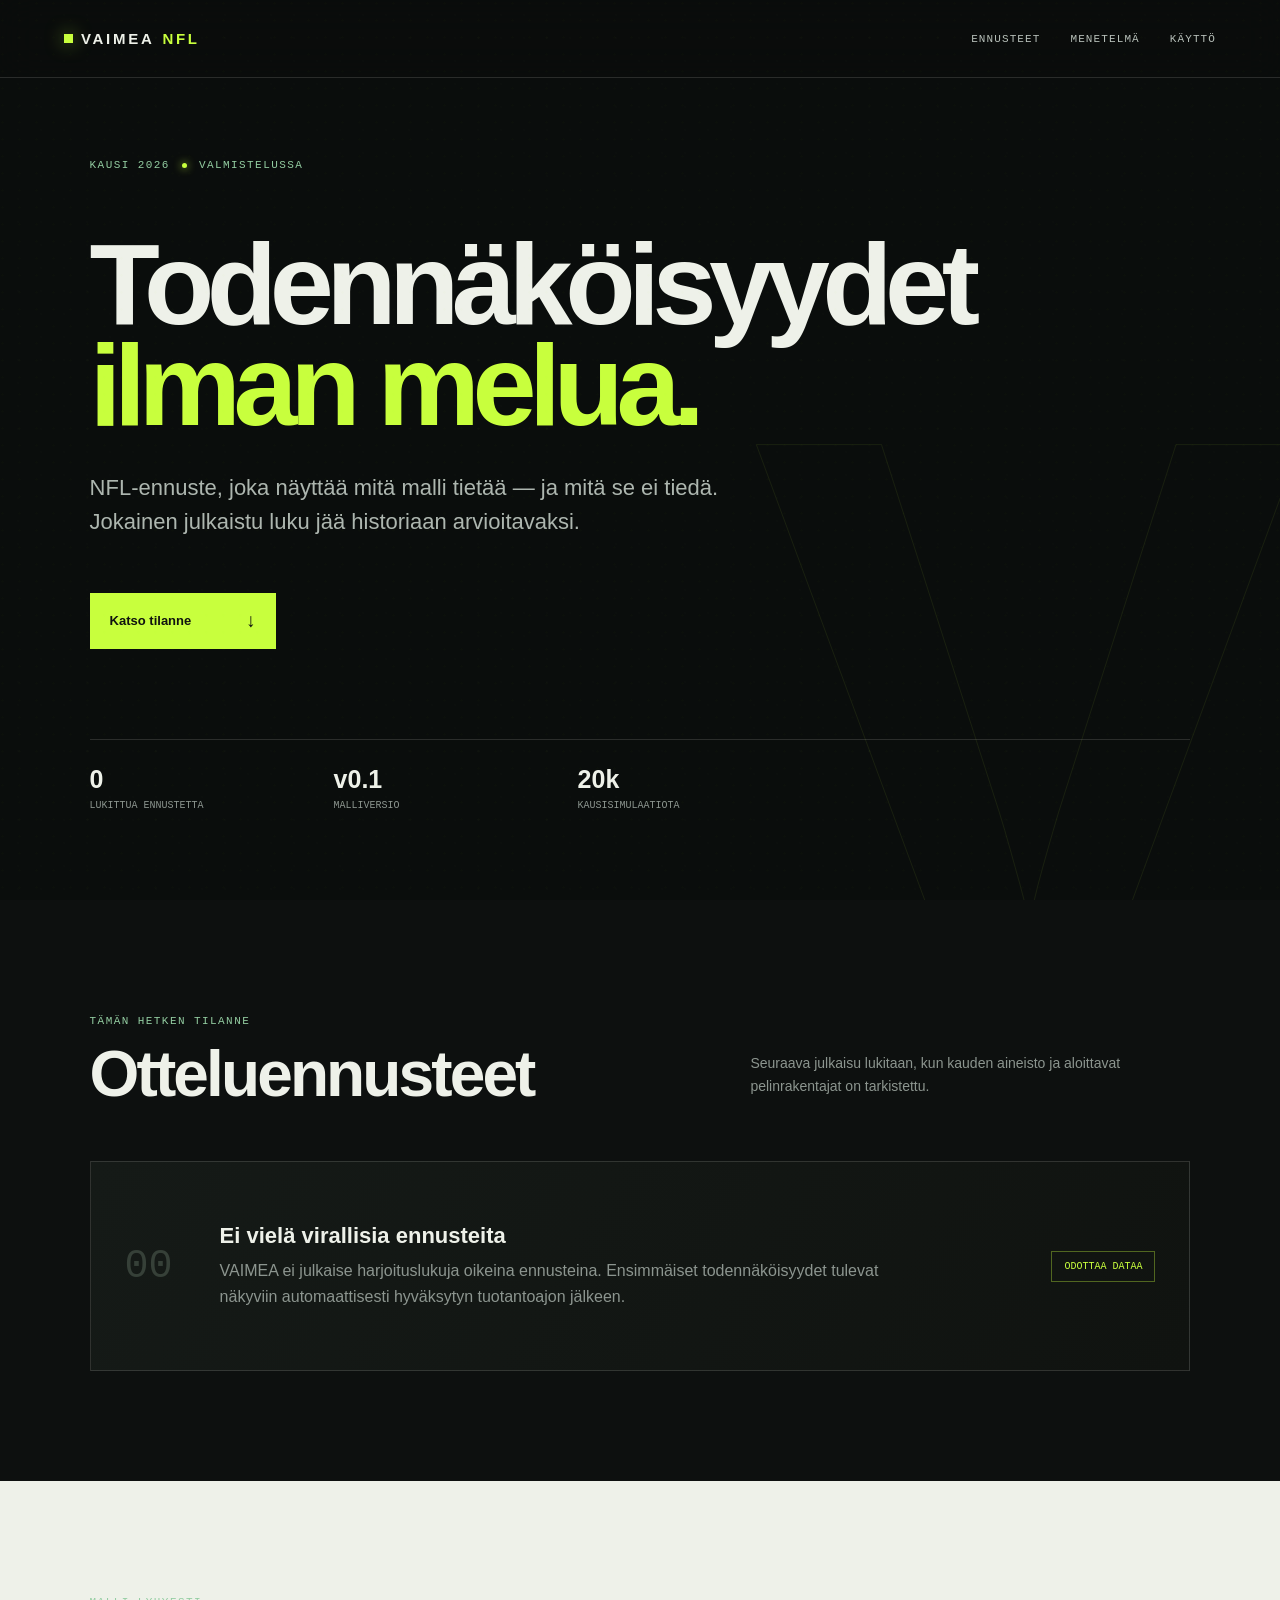
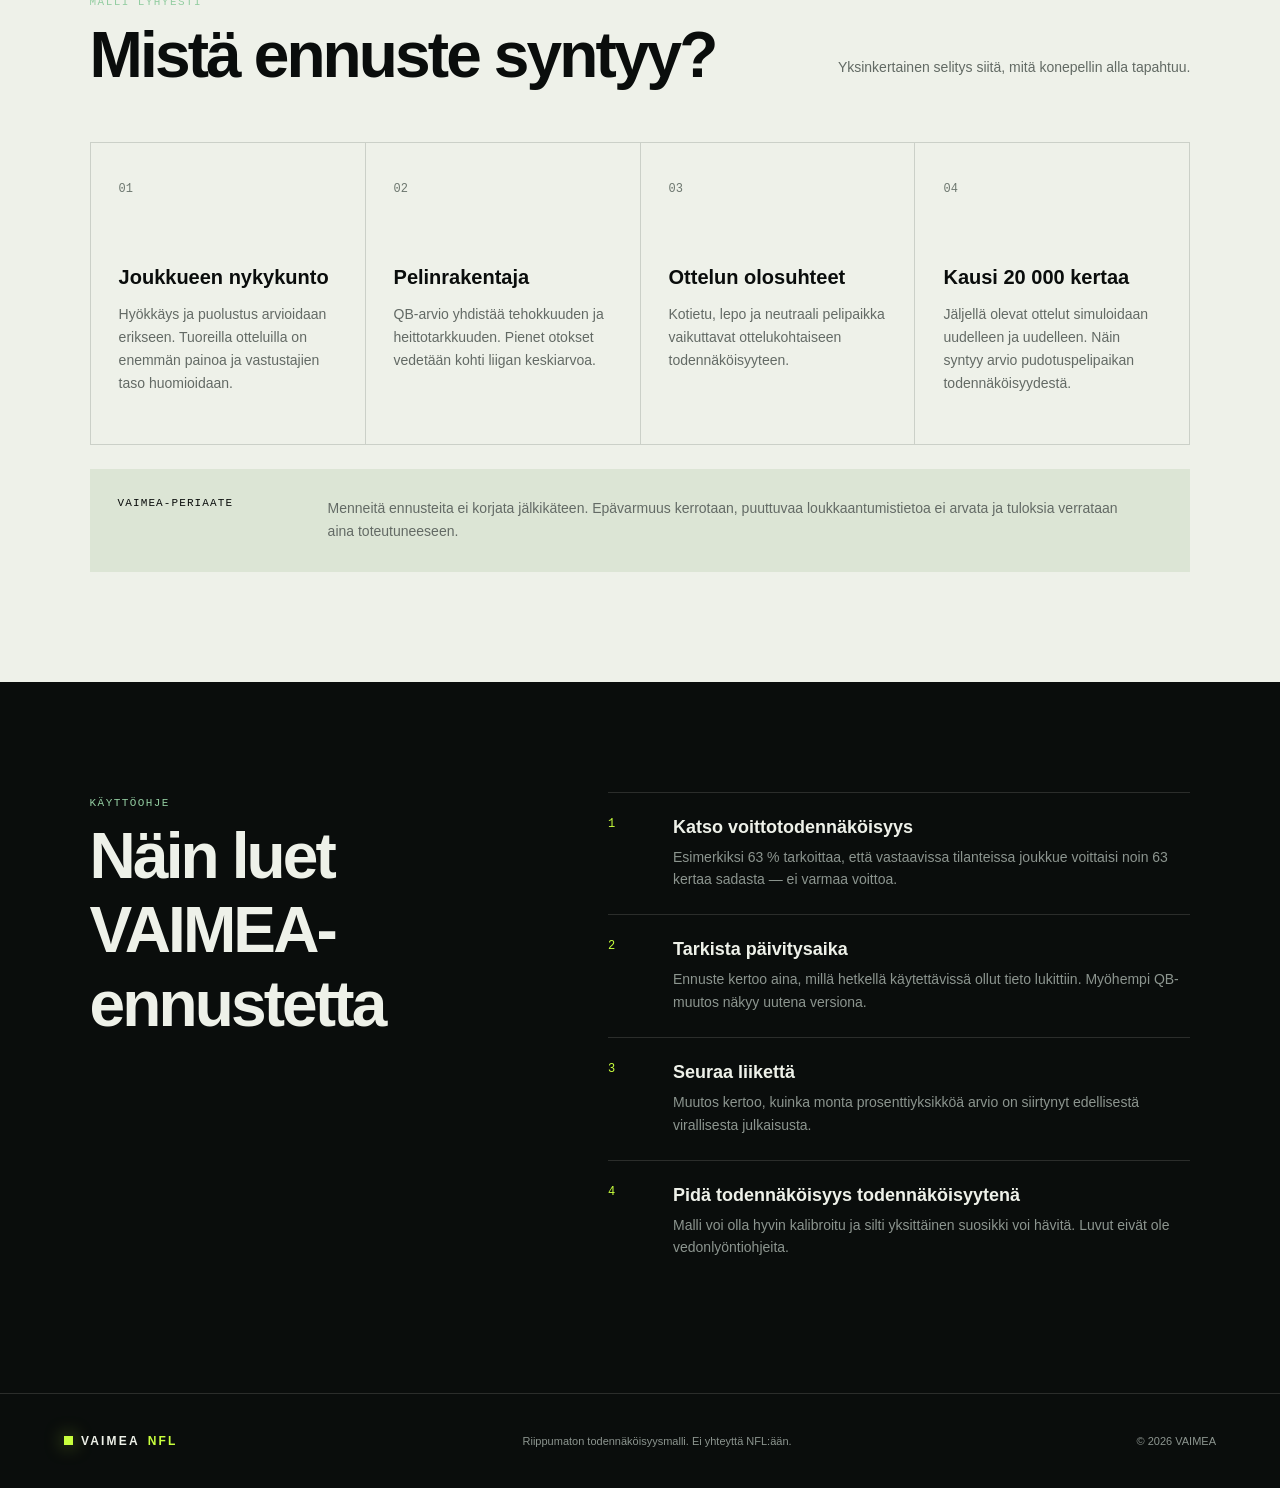
==== index.html @ 854022ea "feat: publish VAIMEA forecast site" ====
<!doctype html>
<html lang="fi">
<head>
  <meta charset="utf-8">
  <meta name="viewport" content="width=device-width,initial-scale=1">
  <meta name="theme-color" content="#0a0d0c">
  <meta name="description" content="VAIMEA NFL — läpinäkyvät ottelu- ja kausiennusteet.">
  <meta property="og:title" content="VAIMEA NFL">
  <meta property="og:description" content="Todennäköisyydet ilman melua.">
  <meta property="og:type" content="website">
  <meta property="og:url" content="https://toivooskarilaitinen-cloud.github.io/vaimea-nfl-forecast/">
  <meta property="og:image" content="https://toivooskarilaitinen-cloud.github.io/vaimea-nfl-forecast/og.png">
  <meta name="twitter:card" content="summary_large_image">
  <meta name="twitter:title" content="VAIMEA NFL">
  <meta name="twitter:description" content="Todennäköisyydet ilman melua.">
  <meta name="twitter:image" content="https://toivooskarilaitinen-cloud.github.io/vaimea-nfl-forecast/og.png">
  <title>VAIMEA NFL — Sports Forecast</title>
  <link rel="stylesheet" href="styles.css">
</head>
<body>
  <div class="grain" aria-hidden="true"></div>
  <header class="topbar">
    <a class="wordmark" href="#alku" aria-label="VAIMEA NFL, etusivu">
      <span class="signal"></span>VAIMEA <b>NFL</b>
    </a>
    <nav aria-label="Päänavigaatio">
      <a href="#ennusteet">Ennusteet</a>
      <a href="#menetelma">Menetelmä</a>
      <a href="#ohjeet">Käyttö</a>
    </nav>
  </header>

  <main id="alku">
    <section class="hero">
      <div class="eyebrow"><span>KAUSI 2026</span><span class="live-dot"></span><span id="statusLabel">VALMISTELUSSA</span></div>
      <h1>Todennäköisyydet<br><em>ilman melua.</em></h1>
      <p class="lede">NFL-ennuste, joka näyttää mitä malli tietää — ja mitä se ei tiedä. Jokainen julkaistu luku jää historiaan arvioitavaksi.</p>
      <a class="primary" href="#ennusteet">Katso tilanne <span>↓</span></a>
      <div class="hero-stats" aria-label="Mallin tila">
        <div><strong id="forecastCount">0</strong><span>lukittua ennustetta</span></div>
        <div><strong>v0.1</strong><span>malliversio</span></div>
        <div><strong>20k</strong><span>kausisimulaatiota</span></div>
      </div>
    </section>

    <section class="forecast-section" id="ennusteet">
      <div class="section-head">
        <div><span class="kicker">TÄMÄN HETKEN TILANNE</span><h2>Otteluennusteet</h2></div>
        <p id="updatedAt">Seuraava julkaisu lukitaan, kun kauden aineisto ja aloittavat pelinrakentajat on tarkistettu.</p>
      </div>
      <div id="forecastGrid" class="forecast-grid" aria-live="polite">
        <article class="empty-state">
          <span class="empty-index">00</span>
          <div>
            <h3>Ei vielä virallisia ennusteita</h3>
            <p>VAIMEA ei julkaise harjoituslukuja oikeina ennusteina. Ensimmäiset todennäköisyydet tulevat näkyviin automaattisesti hyväksytyn tuotantoajon jälkeen.</p>
          </div>
          <span class="status-pill">ODOTTAA DATAA</span>
        </article>
      </div>
    </section>

    <section class="method" id="menetelma">
      <div class="section-head light"><div><span class="kicker">MALLI LYHYESTI</span><h2>Mistä ennuste syntyy?</h2></div><p>Yksinkertainen selitys siitä, mitä konepellin alla tapahtuu.</p></div>
      <div class="method-grid">
        <article><span>01</span><h3>Joukkueen nykykunto</h3><p>Hyökkäys ja puolustus arvioidaan erikseen. Tuoreilla otteluilla on enemmän painoa ja vastustajien taso huomioidaan.</p></article>
        <article><span>02</span><h3>Pelinrakentaja</h3><p>QB-arvio yhdistää tehokkuuden ja heittotarkkuuden. Pienet otokset vedetään kohti liigan keskiarvoa.</p></article>
        <article><span>03</span><h3>Ottelun olosuhteet</h3><p>Kotietu, lepo ja neutraali pelipaikka vaikuttavat ottelukohtaiseen todennäköisyyteen.</p></article>
        <article><span>04</span><h3>Kausi 20 000 kertaa</h3><p>Jäljellä olevat ottelut simuloidaan uudelleen ja uudelleen. Näin syntyy arvio pudotuspelipaikan todennäköisyydestä.</p></article>
      </div>
      <aside class="honesty"><strong>VAIMEA-PERIAATE</strong><p>Menneitä ennusteita ei korjata jälkikäteen. Epävarmuus kerrotaan, puuttuvaa loukkaantumistietoa ei arvata ja tuloksia verrataan aina toteutuneeseen.</p></aside>
    </section>

    <section class="instructions" id="ohjeet">
      <div><span class="kicker">KÄYTTÖOHJE</span><h2>Näin luet VAIMEA-ennustetta</h2></div>
      <ol>
        <li><span>1</span><div><h3>Katso voittotodennäköisyys</h3><p>Esimerkiksi 63 % tarkoittaa, että vastaavissa tilanteissa joukkue voittaisi noin 63 kertaa sadasta — ei varmaa voittoa.</p></div></li>
        <li><span>2</span><div><h3>Tarkista päivitysaika</h3><p>Ennuste kertoo aina, millä hetkellä käytettävissä ollut tieto lukittiin. Myöhempi QB-muutos näkyy uutena versiona.</p></div></li>
        <li><span>3</span><div><h3>Seuraa liikettä</h3><p>Muutos kertoo, kuinka monta prosenttiyksikköä arvio on siirtynyt edellisestä virallisesta julkaisusta.</p></div></li>
        <li><span>4</span><div><h3>Pidä todennäköisyys todennäköisyytenä</h3><p>Malli voi olla hyvin kalibroitu ja silti yksittäinen suosikki voi hävitä. Luvut eivät ole vedonlyöntiohjeita.</p></div></li>
      </ol>
    </section>
  </main>

  <footer><div class="wordmark"><span class="signal"></span>VAIMEA <b>NFL</b></div><p>Riippumaton todennäköisyysmalli. Ei yhteyttä NFL:ään.</p><span>© 2026 VAIMEA</span></footer>
  <script src="app.js" defer></script>
</body>
</html>
---- styles.css ----
:root{--ink:#0a0d0c;--panel:#111513;--acid:#c8ff3d;--mint:#93cda1;--paper:#eef1e9;--muted:#8c958f;--line:rgba(238,241,233,.14)}
*{box-sizing:border-box}html{scroll-behavior:smooth}body{margin:0;background:var(--ink);color:var(--paper);font-family:Arial,Helvetica,sans-serif}.grain{position:fixed;inset:0;pointer-events:none;opacity:.16;z-index:9;background-image:radial-gradient(circle at 15% 20%,rgba(200,255,61,.11) 0 1px,transparent 1.5px),radial-gradient(circle at 80% 65%,rgba(238,241,233,.08) 0 1px,transparent 1.5px);background-size:17px 17px,23px 23px}.topbar{height:78px;display:flex;align-items:center;justify-content:space-between;padding:0 max(5vw,28px);border-bottom:1px solid var(--line);position:sticky;top:0;background:rgba(10,13,12,.9);backdrop-filter:blur(18px);z-index:5}.wordmark{display:flex;align-items:center;gap:8px;color:inherit;text-decoration:none;font-size:15px;letter-spacing:.18em;font-weight:800}.wordmark b{color:var(--acid)}.signal{width:9px;height:9px;background:var(--acid);box-shadow:0 0 18px rgba(200,255,61,.55)}nav{display:flex;gap:30px}nav a{font:500 11px ui-monospace,Consolas,monospace;color:#b8c0ba;text-decoration:none;text-transform:uppercase;letter-spacing:.1em}nav a:hover{color:var(--acid)}.hero{min-height:calc(100vh - 78px);padding:9vh max(7vw,28px) 6vh;position:relative;overflow:hidden}.hero:after{content:"V";position:absolute;right:-2vw;bottom:-18vh;font-size:min(65vw,900px);line-height:.8;font-weight:800;color:transparent;-webkit-text-stroke:1px rgba(200,255,61,.08);z-index:-1}.eyebrow,.kicker{font:500 11px ui-monospace,Consolas,monospace;letter-spacing:.13em;color:var(--mint)}.eyebrow{display:flex;align-items:center;gap:12px}.live-dot{width:5px;height:5px;border-radius:50%;background:var(--acid);box-shadow:0 0 9px var(--acid)}h1{font-size:clamp(54px,9vw,136px);line-height:.88;letter-spacing:-.065em;margin:7vh 0 34px;max-width:1100px}h1 em{font-style:normal;color:var(--acid)}.lede{font-size:clamp(17px,2vw,22px);line-height:1.55;color:#adb6af;max-width:640px}.primary{display:inline-flex;gap:55px;align-items:center;margin-top:32px;padding:17px 20px;background:var(--acid);color:#10130f;text-decoration:none;font-weight:800;font-size:13px}.primary span{font-size:19px}.hero-stats{margin-top:10vh;border-top:1px solid var(--line);display:grid;grid-template-columns:repeat(3,minmax(130px,220px));gap:24px;padding-top:25px}.hero-stats div{display:flex;flex-direction:column}.hero-stats strong{font-size:25px}.hero-stats span{color:var(--muted);font:10px ui-monospace,Consolas,monospace;text-transform:uppercase;margin-top:6px}.forecast-section,.method,.instructions{padding:110px max(7vw,28px)}.forecast-section{background:#0d100f}.section-head{display:flex;justify-content:space-between;align-items:end;gap:30px;margin-bottom:50px}.section-head h2,.instructions h2{font-size:clamp(36px,5vw,64px);letter-spacing:-.045em;margin:9px 0 0}.section-head>p{color:var(--muted);max-width:440px;line-height:1.6;font-size:14px}.forecast-grid{display:grid;gap:12px}.empty-state{min-height:210px;padding:34px;display:grid;grid-template-columns:75px 1fr auto;align-items:center;gap:20px;border:1px solid var(--line);background:linear-gradient(120deg,#151a17,#101310)}.empty-index{font:40px ui-monospace,Consolas,monospace;color:#364038}.empty-state h3{font-size:22px;margin:0 0 9px}.empty-state p{color:var(--muted);line-height:1.6;max-width:670px;margin:0}.status-pill{font:10px ui-monospace,Consolas,monospace;color:var(--acid);border:1px solid rgba(200,255,61,.35);padding:9px 12px}.game-card{border:1px solid var(--line);background:#141815;padding:26px;display:grid;grid-template-columns:1fr minmax(220px,38%) 1fr;gap:20px;align-items:center}.team:last-child{text-align:right}.team strong{display:block;font-size:24px}.team span{font:10px ui-monospace,Consolas,monospace;color:var(--muted)}.probbar{height:8px;background:#283028;display:flex}.probbar i{display:block;background:var(--acid)}.prob-labels{display:flex;justify-content:space-between;margin-top:10px;font:500 14px ui-monospace,Consolas,monospace}.method{background:var(--paper);color:var(--ink)}.section-head.light>p{color:#626a64}.method-grid{display:grid;grid-template-columns:repeat(4,1fr);border-top:1px solid #cbd0c8;border-left:1px solid #cbd0c8}.method-grid article{padding:35px 28px;min-height:290px;border-right:1px solid #cbd0c8;border-bottom:1px solid #cbd0c8}.method-grid article>span{font:12px ui-monospace,Consolas,monospace;color:#6d776f}.method-grid h3{font-size:20px;margin:70px 0 12px}.method-grid p,.honesty p{color:#636a65;line-height:1.65;font-size:14px}.honesty{margin-top:24px;background:#dce5d5;padding:28px;display:grid;grid-template-columns:190px 1fr;gap:20px}.honesty strong{font:500 11px ui-monospace,Consolas,monospace;letter-spacing:.1em}.honesty p{margin:0;max-width:800px}.instructions{display:grid;grid-template-columns:1fr 1.4fr;gap:8vw}.instructions ol{list-style:none;padding:0;margin:0}.instructions li{display:grid;grid-template-columns:45px 1fr;gap:20px;padding:24px 0;border-top:1px solid var(--line)}.instructions li>span{font:12px ui-monospace,Consolas,monospace;color:var(--acid)}.instructions h3{margin:0 0 8px;font-size:18px}.instructions p{margin:0;color:var(--muted);line-height:1.6;font-size:14px}footer{border-top:1px solid var(--line);padding:30px max(5vw,28px);display:flex;align-items:center;justify-content:space-between;color:var(--muted);font-size:11px}footer .wordmark{color:var(--paper);font-size:12px}
@media(max-width:800px){nav{display:none}.hero{padding-top:8vh}h1{margin-top:5vh}.hero-stats{grid-template-columns:repeat(3,1fr);gap:10px}.forecast-section,.method,.instructions{padding:75px 24px}.section-head{display:block}.empty-state{grid-template-columns:1fr}.empty-index{display:none}.status-pill{justify-self:start}.method-grid{grid-template-columns:1fr 1fr}.method-grid article{min-height:250px}.instructions{grid-template-columns:1fr}.honesty{grid-template-columns:1fr}.game-card{grid-template-columns:1fr}.team:last-child{text-align:left}footer{gap:20px;align-items:flex-start;flex-direction:column}}
@media(max-width:520px){.hero-stats strong{font-size:19px}.hero-stats span{font-size:8px}.method-grid{grid-template-columns:1fr}.method-grid article{min-height:auto}.method-grid h3{margin-top:40px}}
@media(prefers-reduced-motion:no-preference){.live-dot{animation:pulse 2s infinite}@keyframes pulse{50%{opacity:.35;box-shadow:0 0 3px var(--acid)}}}
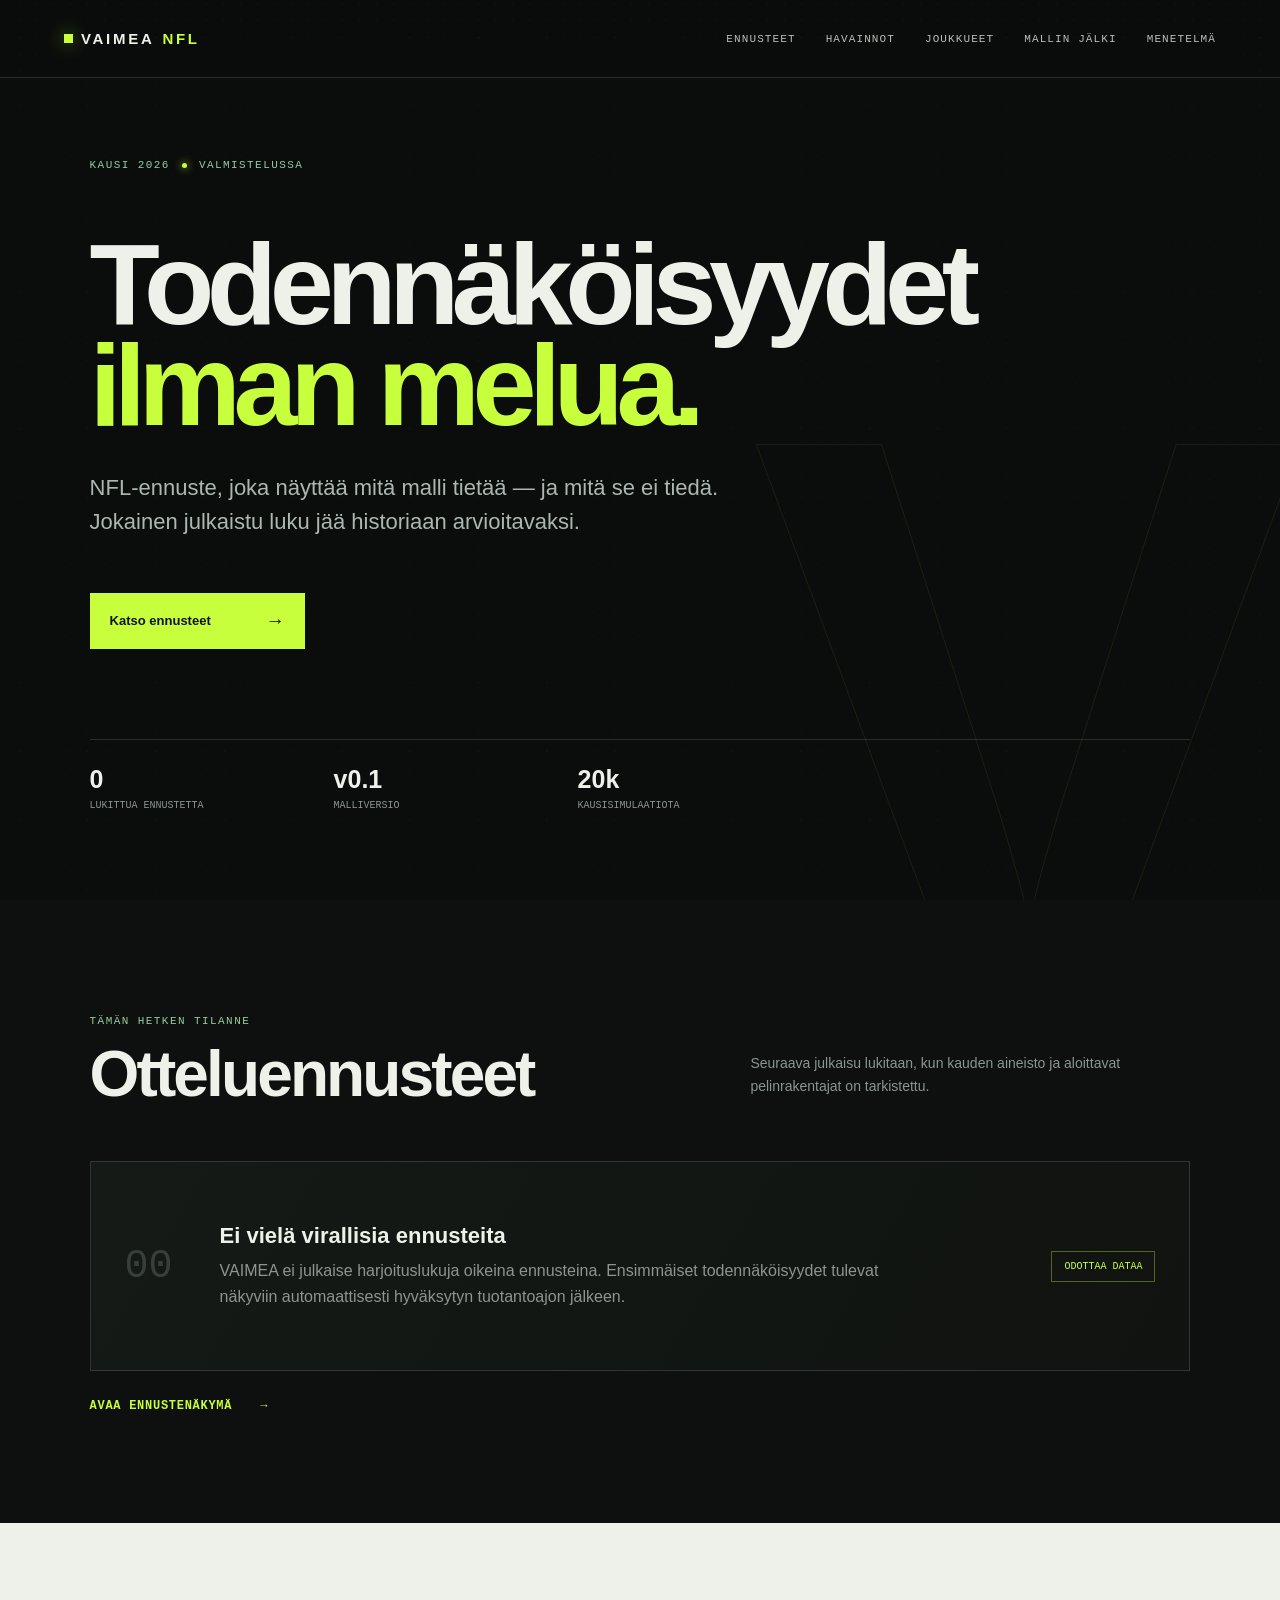
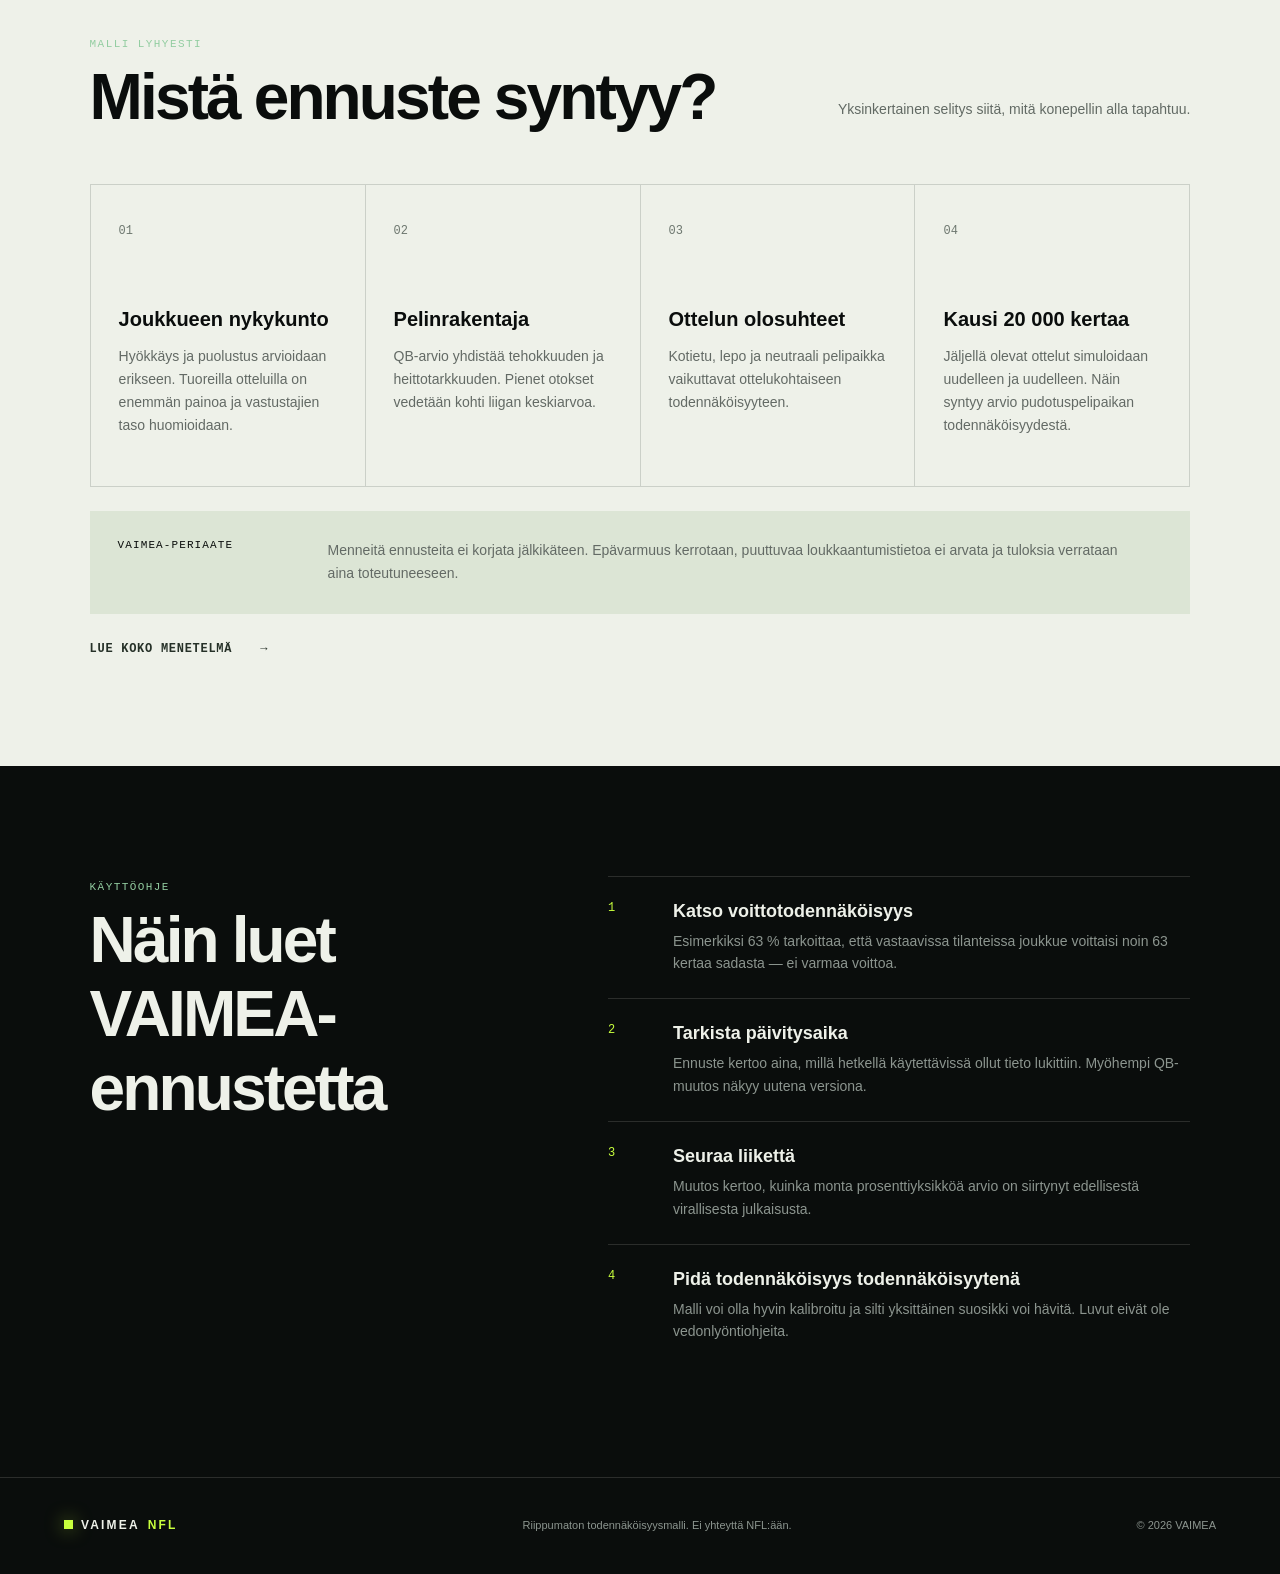
==== commit 121d8815: "feat: publish complete Finnish VAIMEA site Add Ennusteet, Havainnot, Joukkueet, Mallin jälki and Men" ====
--- a/index.html
+++ b/index.html
@@ -24,9 +24,11 @@
       <span class="signal"></span>VAIMEA <b>NFL</b>
     </a>
     <nav aria-label="Päänavigaatio">
-      <a href="#ennusteet">Ennusteet</a>
-      <a href="#menetelma">Menetelmä</a>
-      <a href="#ohjeet">Käyttö</a>
+      <a href="ennusteet.html">Ennusteet</a>
+      <a href="havainnot.html">Havainnot</a>
+      <a href="joukkueet.html">Joukkueet</a>
+      <a href="mallin-jalki.html">Mallin jälki</a>
+      <a href="menetelma.html">Menetelmä</a>
     </nav>
   </header>
 
@@ -35,7 +37,7 @@
       <div class="eyebrow"><span>KAUSI 2026</span><span class="live-dot"></span><span id="statusLabel">VALMISTELUSSA</span></div>
       <h1>Todennäköisyydet<br><em>ilman melua.</em></h1>
       <p class="lede">NFL-ennuste, joka näyttää mitä malli tietää — ja mitä se ei tiedä. Jokainen julkaistu luku jää historiaan arvioitavaksi.</p>
-      <a class="primary" href="#ennusteet">Katso tilanne <span>↓</span></a>
+      <a class="primary" href="ennusteet.html">Katso ennusteet <span>→</span></a>
       <div class="hero-stats" aria-label="Mallin tila">
         <div><strong id="forecastCount">0</strong><span>lukittua ennustetta</span></div>
         <div><strong>v0.1</strong><span>malliversio</span></div>
@@ -58,6 +60,7 @@
           <span class="status-pill">ODOTTAA DATAA</span>
         </article>
       </div>
+      <a class="text-link" href="ennusteet.html">Avaa ennustenäkymä <span>→</span></a>
     </section>
 
     <section class="method" id="menetelma">
@@ -69,6 +72,7 @@
         <article><span>04</span><h3>Kausi 20 000 kertaa</h3><p>Jäljellä olevat ottelut simuloidaan uudelleen ja uudelleen. Näin syntyy arvio pudotuspelipaikan todennäköisyydestä.</p></article>
       </div>
       <aside class="honesty"><strong>VAIMEA-PERIAATE</strong><p>Menneitä ennusteita ei korjata jälkikäteen. Epävarmuus kerrotaan, puuttuvaa loukkaantumistietoa ei arvata ja tuloksia verrataan aina toteutuneeseen.</p></aside>
+      <a class="text-link dark" href="menetelma.html">Lue koko menetelmä <span>→</span></a>
     </section>
 
     <section class="instructions" id="ohjeet">
--- a/styles.css
+++ b/styles.css
@@ -3,3 +3,8 @@
 @media(max-width:800px){nav{display:none}.hero{padding-top:8vh}h1{margin-top:5vh}.hero-stats{grid-template-columns:repeat(3,1fr);gap:10px}.forecast-section,.method,.instructions{padding:75px 24px}.section-head{display:block}.empty-state{grid-template-columns:1fr}.empty-index{display:none}.status-pill{justify-self:start}.method-grid{grid-template-columns:1fr 1fr}.method-grid article{min-height:250px}.instructions{grid-template-columns:1fr}.honesty{grid-template-columns:1fr}.game-card{grid-template-columns:1fr}.team:last-child{text-align:left}footer{gap:20px;align-items:flex-start;flex-direction:column}}
 @media(max-width:520px){.hero-stats strong{font-size:19px}.hero-stats span{font-size:8px}.method-grid{grid-template-columns:1fr}.method-grid article{min-height:auto}.method-grid h3{margin-top:40px}}
 @media(prefers-reduced-motion:no-preference){.live-dot{animation:pulse 2s infinite}@keyframes pulse{50%{opacity:.35;box-shadow:0 0 3px var(--acid)}}}
+
+.text-link{display:inline-flex;align-items:center;gap:28px;margin-top:28px;color:var(--acid);font:700 12px ui-monospace,Consolas,monospace;letter-spacing:.06em;text-decoration:none;text-transform:uppercase}.text-link.dark{color:#263128}.page-hero{padding:95px max(7vw,28px) 70px;border-bottom:1px solid var(--line)}.page-hero h1{font-size:clamp(52px,8vw,112px);margin:32px 0 28px}.page-hero p{max-width:720px;color:#abb4ae;font-size:19px;line-height:1.65}.page-content{padding:80px max(7vw,28px) 120px}.page-grid{display:grid;grid-template-columns:minmax(0,1.5fr) minmax(260px,.7fr);gap:7vw}.prose{max-width:820px}.prose h2{font-size:clamp(30px,4vw,48px);letter-spacing:-.035em;margin:75px 0 18px}.prose h2:first-child{margin-top:0}.prose h3{font-size:21px;margin:40px 0 12px}.prose p,.prose li{color:#aab3ad;line-height:1.78;font-size:16px}.prose strong{color:var(--paper)}.prose blockquote{margin:42px 0;padding:28px 30px;border-left:3px solid var(--acid);background:#131815;font-size:20px;line-height:1.55}.side-card{position:sticky;top:110px;align-self:start;border:1px solid var(--line);padding:28px;background:#111513}.side-card strong{font:500 11px ui-monospace,Consolas,monospace;color:var(--acid);letter-spacing:.1em}.side-card ul{padding:0;list-style:none}.side-card li{border-top:1px solid var(--line);padding:14px 0;color:#9da69f;font-size:13px}.content-cards{display:grid;grid-template-columns:repeat(3,1fr);gap:14px}.content-card{min-height:260px;border:1px solid var(--line);padding:27px;display:flex;flex-direction:column;text-decoration:none;color:inherit;background:#111513}.content-card .meta{font:10px ui-monospace,Consolas,monospace;color:var(--mint)}.content-card h2{font-size:25px;line-height:1.2;margin:50px 0 12px}.content-card p{color:var(--muted);line-height:1.6;font-size:14px}.content-card .arrow{margin-top:auto;color:var(--acid)}.data-table{width:100%;border-collapse:collapse}.data-table th,.data-table td{text-align:left;padding:17px 14px;border-bottom:1px solid var(--line)}.data-table th{font:10px ui-monospace,Consolas,monospace;color:var(--muted);letter-spacing:.08em}.data-table td{font-size:14px}.data-table td:last-child,.data-table th:last-child{text-align:right}.metric-strip{display:grid;grid-template-columns:repeat(4,1fr);border:1px solid var(--line);margin-bottom:45px}.metric-strip div{padding:24px;border-right:1px solid var(--line)}.metric-strip div:last-child{border:0}.metric-strip strong{font-size:24px;display:block}.metric-strip span{font:9px ui-monospace,Consolas,monospace;color:var(--muted);text-transform:uppercase}.notice{border:1px solid rgba(200,255,61,.3);background:rgba(200,255,61,.04);padding:22px;color:#bac3bc;line-height:1.6}.steps{counter-reset:step;padding:0;list-style:none}.steps li{counter-increment:step;position:relative;padding:24px 0 24px 58px;border-top:1px solid var(--line)}.steps li:before{content:counter(step,decimal-leading-zero);position:absolute;left:0;color:var(--acid);font:12px ui-monospace,Consolas,monospace}.active-nav{color:var(--acid)!important}.article-head{max-width:830px}.article-date{font:10px ui-monospace,Consolas,monospace;color:var(--mint);letter-spacing:.1em}.empty-list{border:1px solid var(--line);padding:45px;display:grid;grid-template-columns:80px 1fr;gap:25px}.empty-list span{font:36px ui-monospace,Consolas,monospace;color:#364038}.empty-list h2{margin:0 0 12px}.empty-list p{color:var(--muted);line-height:1.7;margin:0}.mobile-menu{display:none}
+@media(max-width:980px){.topbar nav{gap:14px}.topbar nav a{font-size:9px}.content-cards{grid-template-columns:1fr 1fr}.page-grid{grid-template-columns:1fr}.side-card{position:static}.metric-strip{grid-template-columns:1fr 1fr}.metric-strip div:nth-child(2){border-right:0}}
+@media(max-width:680px){.content-cards{grid-template-columns:1fr}.page-hero{padding:65px 24px 50px}.page-content{padding:55px 24px 80px}.metric-strip{grid-template-columns:1fr}.metric-strip div{border-right:0;border-bottom:1px solid var(--line)}.empty-list{grid-template-columns:1fr}.topbar{height:68px}.topbar nav{display:none}}
+@media(max-width:680px){.topbar{height:auto;min-height:68px;align-items:flex-start;flex-direction:column;padding:0 24px}.topbar .wordmark{padding:17px 0 10px}.topbar nav{display:flex!important;width:100%;gap:22px;overflow-x:auto;padding:0 0 13px;scrollbar-width:none}.topbar nav::-webkit-scrollbar{display:none}.topbar nav a{white-space:nowrap;font-size:9px}}
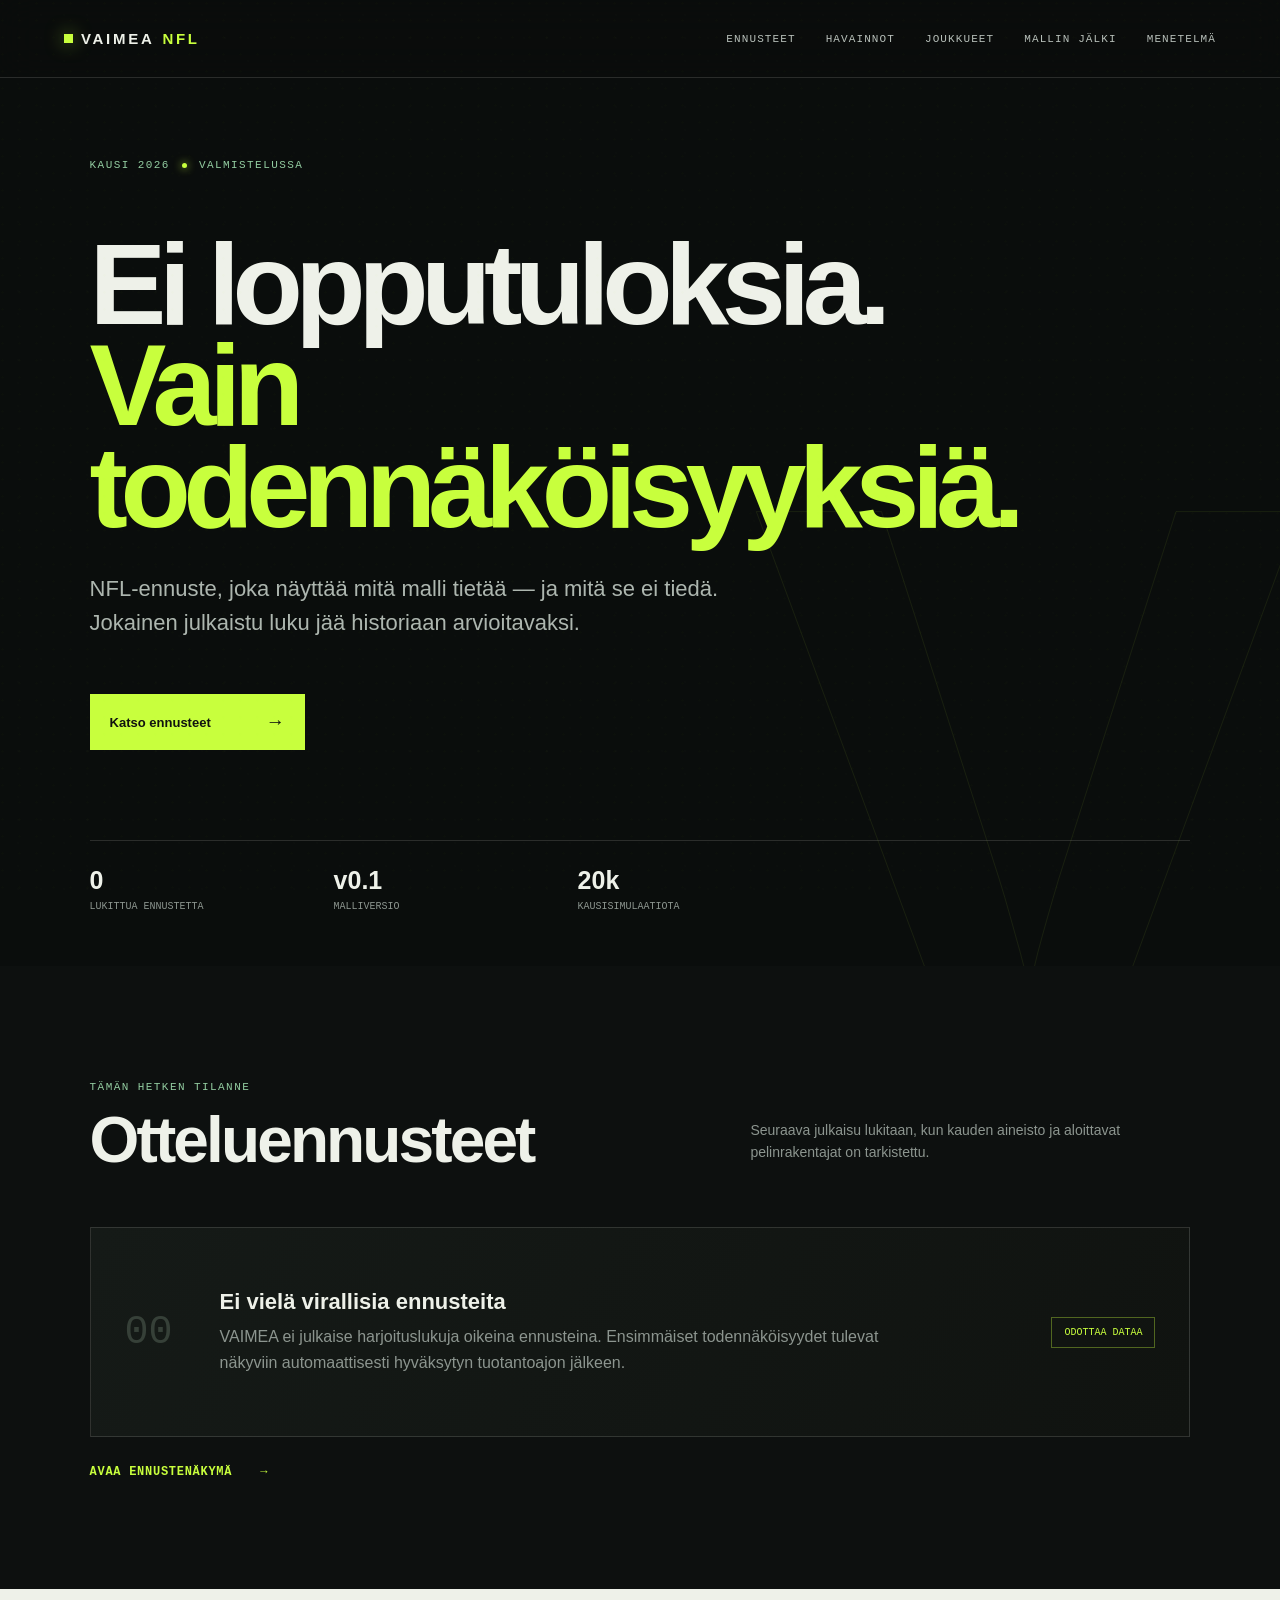
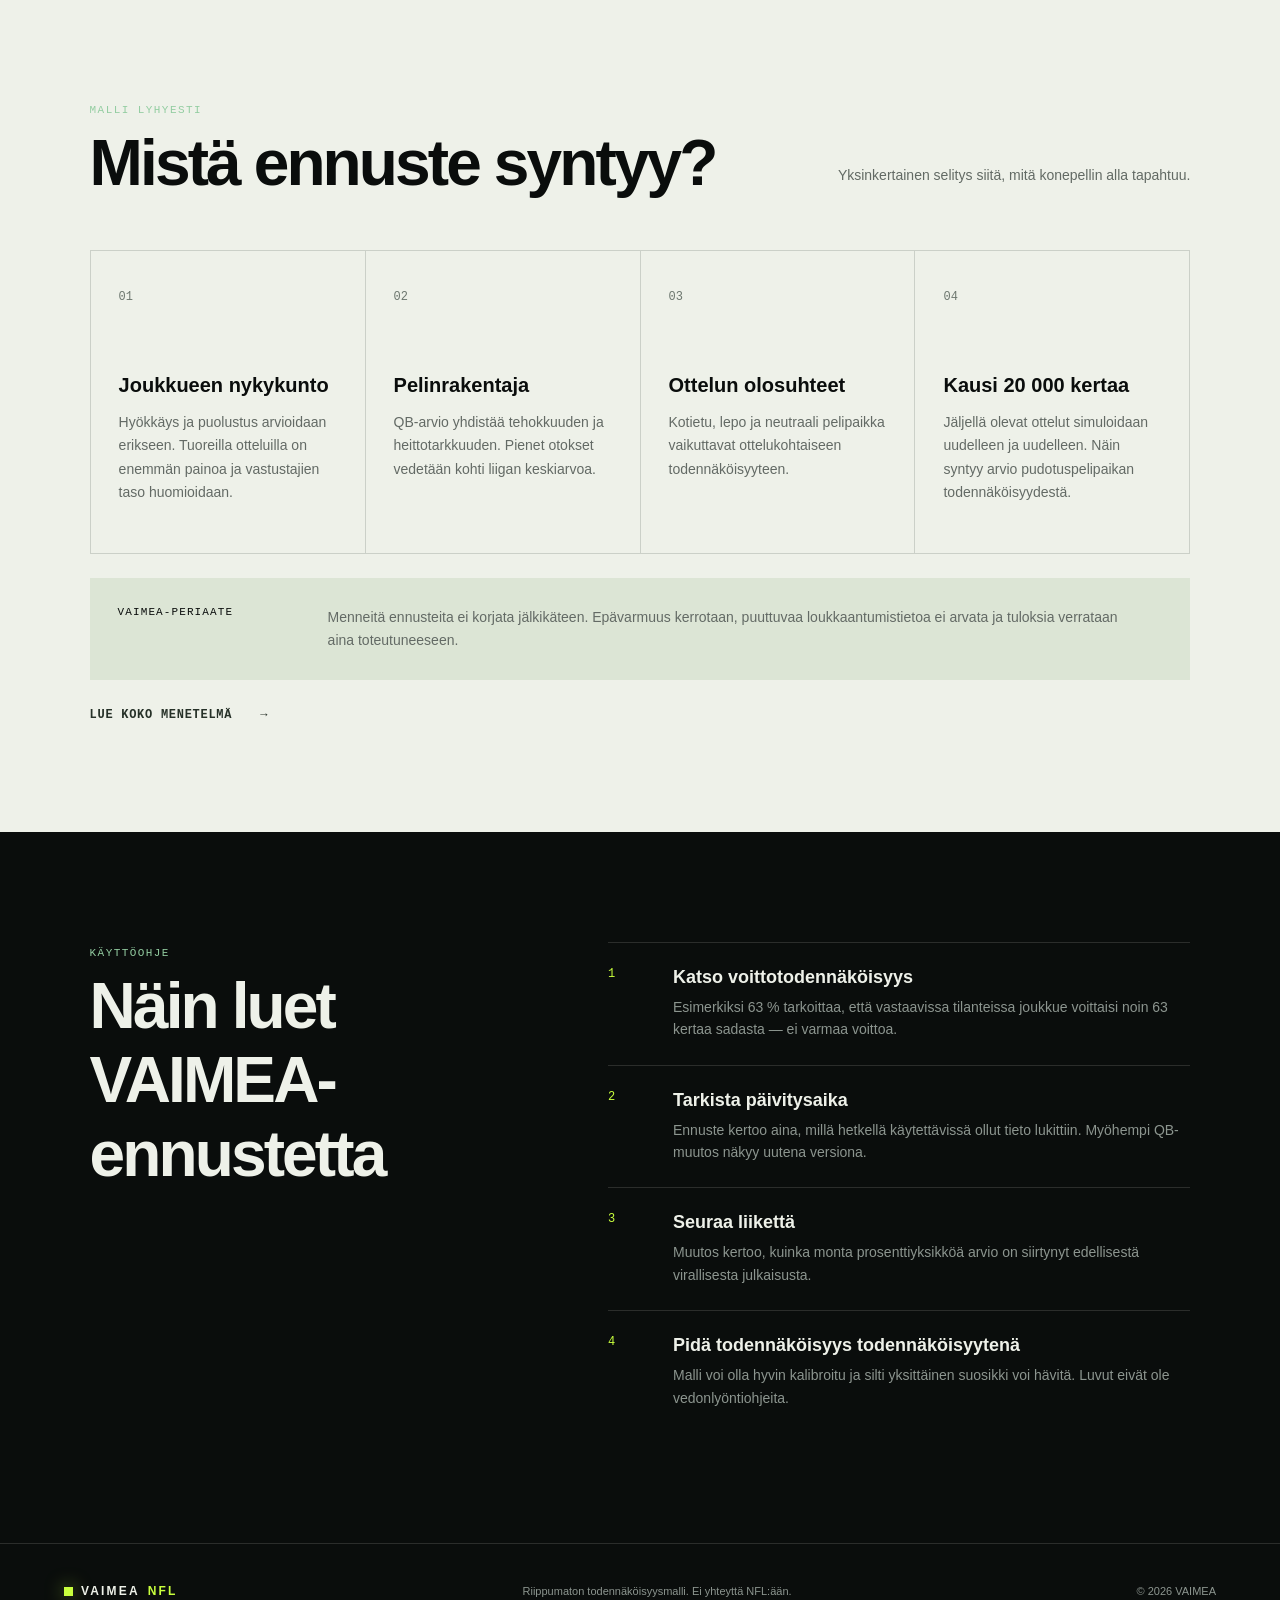
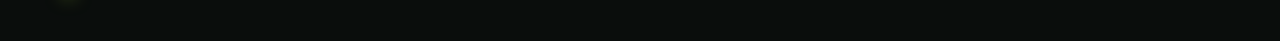
==== commit e8327700: "Viimeistele VAIMEA-sivut ja todennäköisyysviesti" ====
--- a/index.html
+++ b/index.html
@@ -6,13 +6,13 @@
   <meta name="theme-color" content="#0a0d0c">
   <meta name="description" content="VAIMEA NFL — läpinäkyvät ottelu- ja kausiennusteet.">
   <meta property="og:title" content="VAIMEA NFL">
-  <meta property="og:description" content="Todennäköisyydet ilman melua.">
+  <meta property="og:description" content="Ei lopputuloksia. Vain todennäköisyyksiä.">
   <meta property="og:type" content="website">
   <meta property="og:url" content="https://toivooskarilaitinen-cloud.github.io/vaimea-nfl-forecast/">
   <meta property="og:image" content="https://toivooskarilaitinen-cloud.github.io/vaimea-nfl-forecast/og.png">
   <meta name="twitter:card" content="summary_large_image">
   <meta name="twitter:title" content="VAIMEA NFL">
-  <meta name="twitter:description" content="Todennäköisyydet ilman melua.">
+  <meta name="twitter:description" content="Ei lopputuloksia. Vain todennäköisyyksiä.">
   <meta name="twitter:image" content="https://toivooskarilaitinen-cloud.github.io/vaimea-nfl-forecast/og.png">
   <title>VAIMEA NFL — Sports Forecast</title>
   <link rel="stylesheet" href="styles.css">
@@ -35,7 +35,7 @@
   <main id="alku">
     <section class="hero">
       <div class="eyebrow"><span>KAUSI 2026</span><span class="live-dot"></span><span id="statusLabel">VALMISTELUSSA</span></div>
-      <h1>Todennäköisyydet<br><em>ilman melua.</em></h1>
+      <h1>Ei lopputuloksia.<br><em>Vain todennäköisyyksiä.</em></h1>
       <p class="lede">NFL-ennuste, joka näyttää mitä malli tietää — ja mitä se ei tiedä. Jokainen julkaistu luku jää historiaan arvioitavaksi.</p>
       <a class="primary" href="ennusteet.html">Katso ennusteet <span>→</span></a>
       <div class="hero-stats" aria-label="Mallin tila">
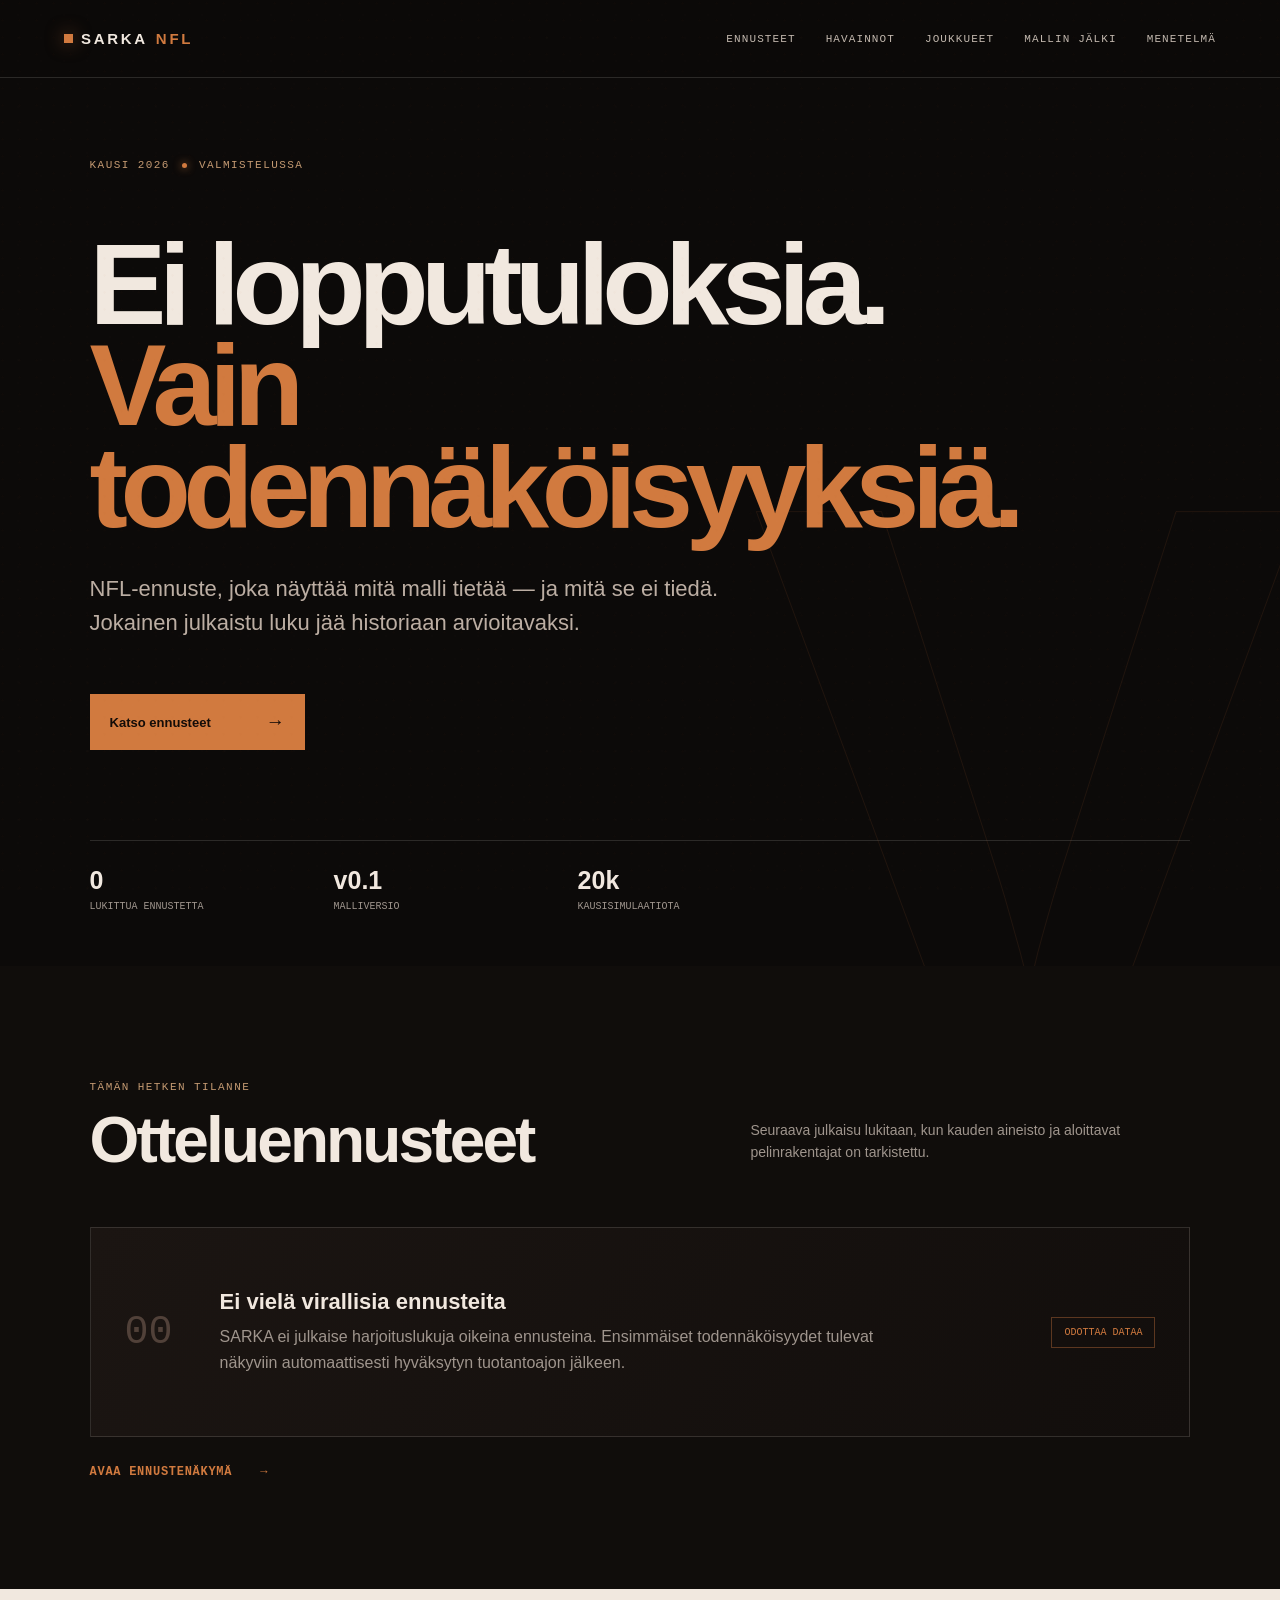
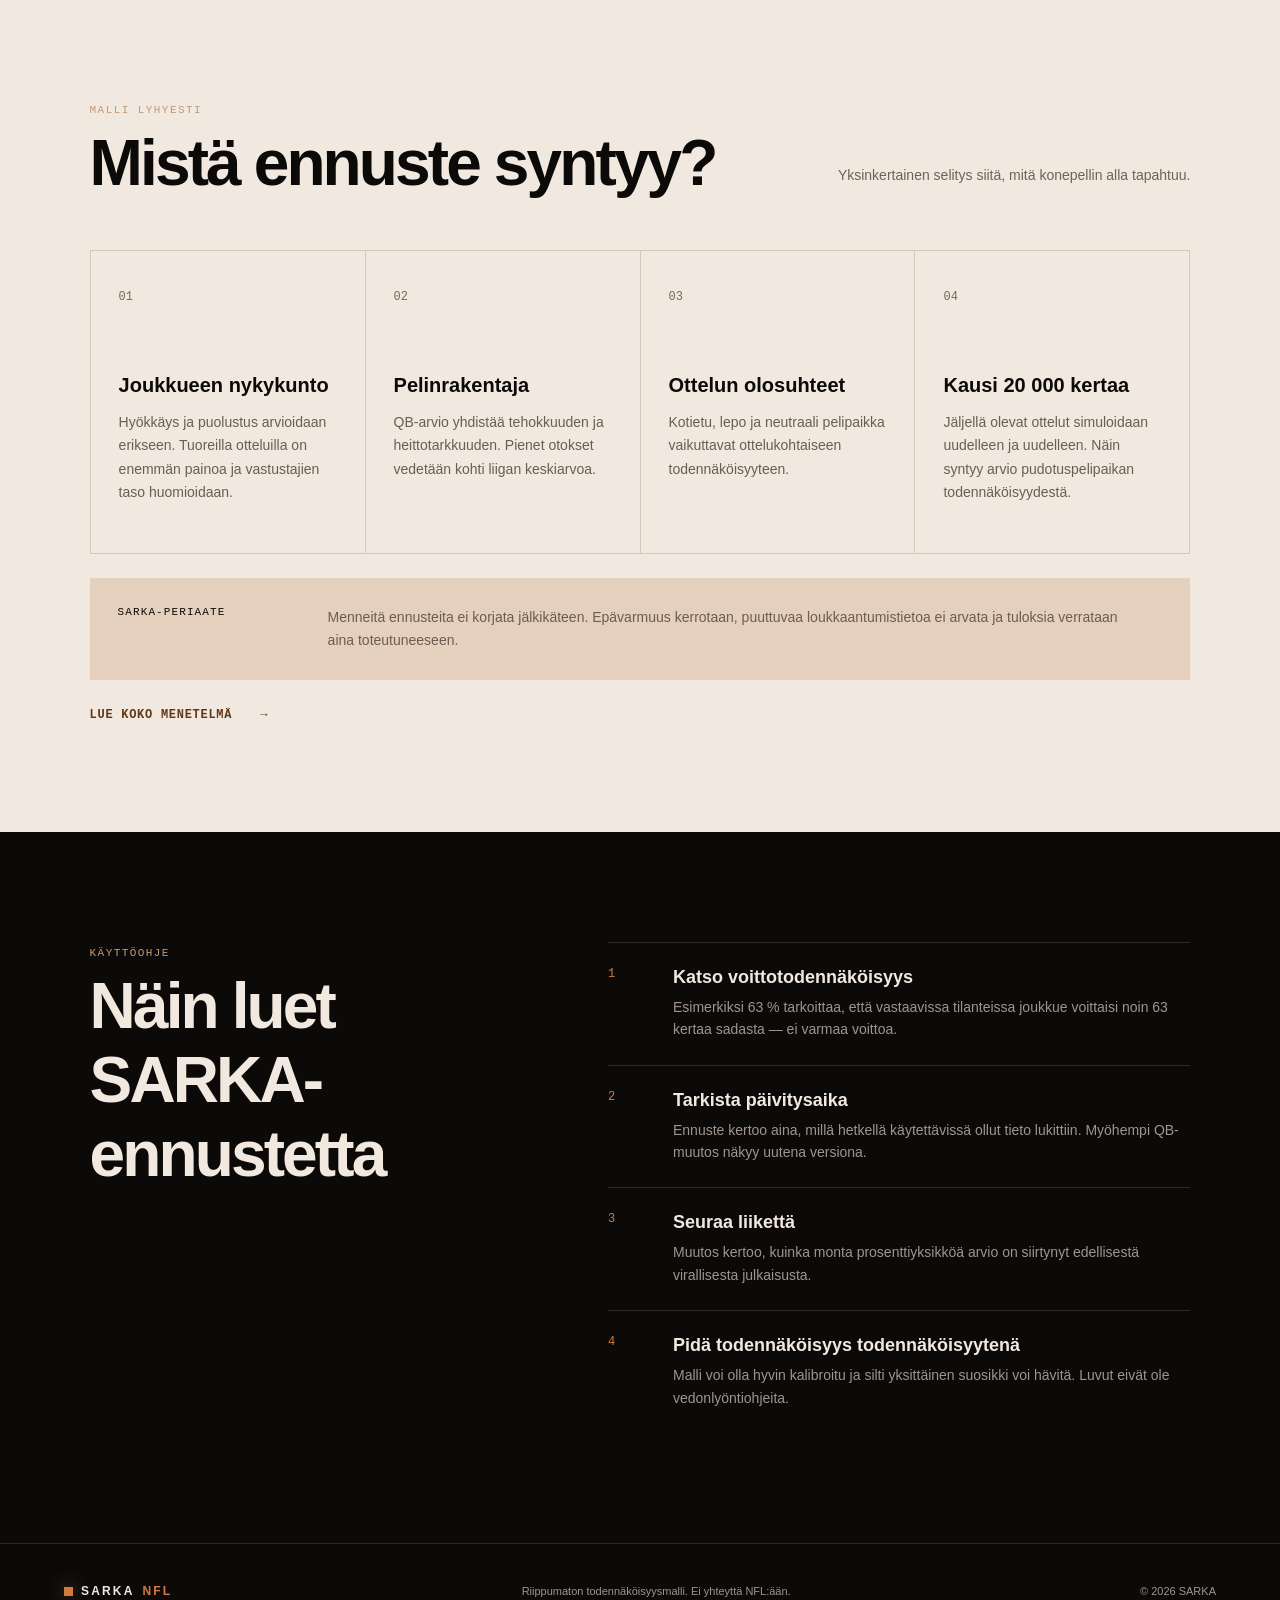
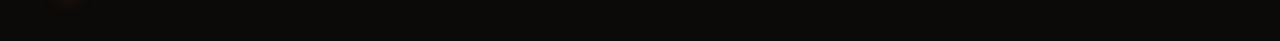
==== commit 369d3fad: "Vaihda sivuston nimeksi SARKA" ====
--- a/index.html
+++ b/index.html
@@ -4,24 +4,24 @@
   <meta charset="utf-8">
   <meta name="viewport" content="width=device-width,initial-scale=1">
   <meta name="theme-color" content="#0a0d0c">
-  <meta name="description" content="VAIMEA NFL — läpinäkyvät ottelu- ja kausiennusteet.">
-  <meta property="og:title" content="VAIMEA NFL">
+  <meta name="description" content="SARKA NFL — läpinäkyvät ottelu- ja kausiennusteet.">
+  <meta property="og:title" content="SARKA NFL">
   <meta property="og:description" content="Ei lopputuloksia. Vain todennäköisyyksiä.">
   <meta property="og:type" content="website">
   <meta property="og:url" content="https://toivooskarilaitinen-cloud.github.io/vaimea-nfl-forecast/">
   <meta property="og:image" content="https://toivooskarilaitinen-cloud.github.io/vaimea-nfl-forecast/og.png">
   <meta name="twitter:card" content="summary_large_image">
-  <meta name="twitter:title" content="VAIMEA NFL">
+  <meta name="twitter:title" content="SARKA NFL">
   <meta name="twitter:description" content="Ei lopputuloksia. Vain todennäköisyyksiä.">
   <meta name="twitter:image" content="https://toivooskarilaitinen-cloud.github.io/vaimea-nfl-forecast/og.png">
-  <title>VAIMEA NFL — Sports Forecast</title>
+  <title>SARKA NFL — Sports Forecast</title>
   <link rel="stylesheet" href="styles.css">
 </head>
 <body>
   <div class="grain" aria-hidden="true"></div>
   <header class="topbar">
-    <a class="wordmark" href="#alku" aria-label="VAIMEA NFL, etusivu">
-      <span class="signal"></span>VAIMEA <b>NFL</b>
+    <a class="wordmark" href="#alku" aria-label="SARKA NFL, etusivu">
+      <span class="signal"></span>SARKA <b>NFL</b>
     </a>
     <nav aria-label="Päänavigaatio">
       <a href="ennusteet.html">Ennusteet</a>
@@ -55,7 +55,7 @@
           <span class="empty-index">00</span>
           <div>
             <h3>Ei vielä virallisia ennusteita</h3>
-            <p>VAIMEA ei julkaise harjoituslukuja oikeina ennusteina. Ensimmäiset todennäköisyydet tulevat näkyviin automaattisesti hyväksytyn tuotantoajon jälkeen.</p>
+            <p>SARKA ei julkaise harjoituslukuja oikeina ennusteina. Ensimmäiset todennäköisyydet tulevat näkyviin automaattisesti hyväksytyn tuotantoajon jälkeen.</p>
           </div>
           <span class="status-pill">ODOTTAA DATAA</span>
         </article>
@@ -71,12 +71,12 @@
         <article><span>03</span><h3>Ottelun olosuhteet</h3><p>Kotietu, lepo ja neutraali pelipaikka vaikuttavat ottelukohtaiseen todennäköisyyteen.</p></article>
         <article><span>04</span><h3>Kausi 20 000 kertaa</h3><p>Jäljellä olevat ottelut simuloidaan uudelleen ja uudelleen. Näin syntyy arvio pudotuspelipaikan todennäköisyydestä.</p></article>
       </div>
-      <aside class="honesty"><strong>VAIMEA-PERIAATE</strong><p>Menneitä ennusteita ei korjata jälkikäteen. Epävarmuus kerrotaan, puuttuvaa loukkaantumistietoa ei arvata ja tuloksia verrataan aina toteutuneeseen.</p></aside>
+      <aside class="honesty"><strong>SARKA-PERIAATE</strong><p>Menneitä ennusteita ei korjata jälkikäteen. Epävarmuus kerrotaan, puuttuvaa loukkaantumistietoa ei arvata ja tuloksia verrataan aina toteutuneeseen.</p></aside>
       <a class="text-link dark" href="menetelma.html">Lue koko menetelmä <span>→</span></a>
     </section>
 
     <section class="instructions" id="ohjeet">
-      <div><span class="kicker">KÄYTTÖOHJE</span><h2>Näin luet VAIMEA-ennustetta</h2></div>
+      <div><span class="kicker">KÄYTTÖOHJE</span><h2>Näin luet SARKA-ennustetta</h2></div>
       <ol>
         <li><span>1</span><div><h3>Katso voittotodennäköisyys</h3><p>Esimerkiksi 63 % tarkoittaa, että vastaavissa tilanteissa joukkue voittaisi noin 63 kertaa sadasta — ei varmaa voittoa.</p></div></li>
         <li><span>2</span><div><h3>Tarkista päivitysaika</h3><p>Ennuste kertoo aina, millä hetkellä käytettävissä ollut tieto lukittiin. Myöhempi QB-muutos näkyy uutena versiona.</p></div></li>
@@ -86,7 +86,7 @@
     </section>
   </main>
 
-  <footer><div class="wordmark"><span class="signal"></span>VAIMEA <b>NFL</b></div><p>Riippumaton todennäköisyysmalli. Ei yhteyttä NFL:ään.</p><span>© 2026 VAIMEA</span></footer>
+  <footer><div class="wordmark"><span class="signal"></span>SARKA <b>NFL</b></div><p>Riippumaton todennäköisyysmalli. Ei yhteyttä NFL:ään.</p><span>© 2026 SARKA</span></footer>
   <script src="app.js" defer></script>
 </body>
 </html>
--- a/styles.css
+++ b/styles.css
@@ -1,10 +1,11 @@
-:root{--ink:#0a0d0c;--panel:#111513;--acid:#c8ff3d;--mint:#93cda1;--paper:#eef1e9;--muted:#8c958f;--line:rgba(238,241,233,.14)}
-*{box-sizing:border-box}html{scroll-behavior:smooth}body{margin:0;background:var(--ink);color:var(--paper);font-family:Arial,Helvetica,sans-serif}.grain{position:fixed;inset:0;pointer-events:none;opacity:.16;z-index:9;background-image:radial-gradient(circle at 15% 20%,rgba(200,255,61,.11) 0 1px,transparent 1.5px),radial-gradient(circle at 80% 65%,rgba(238,241,233,.08) 0 1px,transparent 1.5px);background-size:17px 17px,23px 23px}.topbar{height:78px;display:flex;align-items:center;justify-content:space-between;padding:0 max(5vw,28px);border-bottom:1px solid var(--line);position:sticky;top:0;background:rgba(10,13,12,.9);backdrop-filter:blur(18px);z-index:5}.wordmark{display:flex;align-items:center;gap:8px;color:inherit;text-decoration:none;font-size:15px;letter-spacing:.18em;font-weight:800}.wordmark b{color:var(--acid)}.signal{width:9px;height:9px;background:var(--acid);box-shadow:0 0 18px rgba(200,255,61,.55)}nav{display:flex;gap:30px}nav a{font:500 11px ui-monospace,Consolas,monospace;color:#b8c0ba;text-decoration:none;text-transform:uppercase;letter-spacing:.1em}nav a:hover{color:var(--acid)}.hero{min-height:calc(100vh - 78px);padding:9vh max(7vw,28px) 6vh;position:relative;overflow:hidden}.hero:after{content:"V";position:absolute;right:-2vw;bottom:-18vh;font-size:min(65vw,900px);line-height:.8;font-weight:800;color:transparent;-webkit-text-stroke:1px rgba(200,255,61,.08);z-index:-1}.eyebrow,.kicker{font:500 11px ui-monospace,Consolas,monospace;letter-spacing:.13em;color:var(--mint)}.eyebrow{display:flex;align-items:center;gap:12px}.live-dot{width:5px;height:5px;border-radius:50%;background:var(--acid);box-shadow:0 0 9px var(--acid)}h1{font-size:clamp(54px,9vw,136px);line-height:.88;letter-spacing:-.065em;margin:7vh 0 34px;max-width:1100px}h1 em{font-style:normal;color:var(--acid)}.lede{font-size:clamp(17px,2vw,22px);line-height:1.55;color:#adb6af;max-width:640px}.primary{display:inline-flex;gap:55px;align-items:center;margin-top:32px;padding:17px 20px;background:var(--acid);color:#10130f;text-decoration:none;font-weight:800;font-size:13px}.primary span{font-size:19px}.hero-stats{margin-top:10vh;border-top:1px solid var(--line);display:grid;grid-template-columns:repeat(3,minmax(130px,220px));gap:24px;padding-top:25px}.hero-stats div{display:flex;flex-direction:column}.hero-stats strong{font-size:25px}.hero-stats span{color:var(--muted);font:10px ui-monospace,Consolas,monospace;text-transform:uppercase;margin-top:6px}.forecast-section,.method,.instructions{padding:110px max(7vw,28px)}.forecast-section{background:#0d100f}.section-head{display:flex;justify-content:space-between;align-items:end;gap:30px;margin-bottom:50px}.section-head h2,.instructions h2{font-size:clamp(36px,5vw,64px);letter-spacing:-.045em;margin:9px 0 0}.section-head>p{color:var(--muted);max-width:440px;line-height:1.6;font-size:14px}.forecast-grid{display:grid;gap:12px}.empty-state{min-height:210px;padding:34px;display:grid;grid-template-columns:75px 1fr auto;align-items:center;gap:20px;border:1px solid var(--line);background:linear-gradient(120deg,#151a17,#101310)}.empty-index{font:40px ui-monospace,Consolas,monospace;color:#364038}.empty-state h3{font-size:22px;margin:0 0 9px}.empty-state p{color:var(--muted);line-height:1.6;max-width:670px;margin:0}.status-pill{font:10px ui-monospace,Consolas,monospace;color:var(--acid);border:1px solid rgba(200,255,61,.35);padding:9px 12px}.game-card{border:1px solid var(--line);background:#141815;padding:26px;display:grid;grid-template-columns:1fr minmax(220px,38%) 1fr;gap:20px;align-items:center}.team:last-child{text-align:right}.team strong{display:block;font-size:24px}.team span{font:10px ui-monospace,Consolas,monospace;color:var(--muted)}.probbar{height:8px;background:#283028;display:flex}.probbar i{display:block;background:var(--acid)}.prob-labels{display:flex;justify-content:space-between;margin-top:10px;font:500 14px ui-monospace,Consolas,monospace}.method{background:var(--paper);color:var(--ink)}.section-head.light>p{color:#626a64}.method-grid{display:grid;grid-template-columns:repeat(4,1fr);border-top:1px solid #cbd0c8;border-left:1px solid #cbd0c8}.method-grid article{padding:35px 28px;min-height:290px;border-right:1px solid #cbd0c8;border-bottom:1px solid #cbd0c8}.method-grid article>span{font:12px ui-monospace,Consolas,monospace;color:#6d776f}.method-grid h3{font-size:20px;margin:70px 0 12px}.method-grid p,.honesty p{color:#636a65;line-height:1.65;font-size:14px}.honesty{margin-top:24px;background:#dce5d5;padding:28px;display:grid;grid-template-columns:190px 1fr;gap:20px}.honesty strong{font:500 11px ui-monospace,Consolas,monospace;letter-spacing:.1em}.honesty p{margin:0;max-width:800px}.instructions{display:grid;grid-template-columns:1fr 1.4fr;gap:8vw}.instructions ol{list-style:none;padding:0;margin:0}.instructions li{display:grid;grid-template-columns:45px 1fr;gap:20px;padding:24px 0;border-top:1px solid var(--line)}.instructions li>span{font:12px ui-monospace,Consolas,monospace;color:var(--acid)}.instructions h3{margin:0 0 8px;font-size:18px}.instructions p{margin:0;color:var(--muted);line-height:1.6;font-size:14px}footer{border-top:1px solid var(--line);padding:30px max(5vw,28px);display:flex;align-items:center;justify-content:space-between;color:var(--muted);font-size:11px}footer .wordmark{color:var(--paper);font-size:12px}
+:root{--ink:#0c0a09;--panel:#15110f;--acid:#d17a3f;--mint:#c49a72;--paper:#f1e8df;--muted:#9f958d;--line:rgba(241,232,223,.14)}
+*{box-sizing:border-box}html{scroll-behavior:smooth}body{margin:0;background:var(--ink);color:var(--paper);font-family:Arial,Helvetica,sans-serif}.grain{position:fixed;inset:0;pointer-events:none;opacity:.16;z-index:9;background-image:radial-gradient(circle at 15% 20%,rgba(209,122,63,.12) 0 1px,transparent 1.5px),radial-gradient(circle at 80% 65%,rgba(241,232,223,.08) 0 1px,transparent 1.5px);background-size:17px 17px,23px 23px}.topbar{height:78px;display:flex;align-items:center;justify-content:space-between;padding:0 max(5vw,28px);border-bottom:1px solid var(--line);position:sticky;top:0;background:rgba(12,10,9,.91);backdrop-filter:blur(18px);z-index:5}.wordmark{display:flex;align-items:center;gap:8px;color:inherit;text-decoration:none;font-size:15px;letter-spacing:.18em;font-weight:800}.wordmark b{color:var(--acid)}.signal{width:9px;height:9px;background:var(--acid);box-shadow:0 0 18px rgba(209,122,63,.55)}nav{display:flex;gap:30px}nav a{font:500 11px ui-monospace,Consolas,monospace;color:#c3b8ae;text-decoration:none;text-transform:uppercase;letter-spacing:.1em}nav a:hover{color:var(--acid)}.hero{min-height:calc(100vh - 78px);padding:9vh max(7vw,28px) 6vh;position:relative;overflow:hidden}.hero:after{content:"V";position:absolute;right:-2vw;bottom:-18vh;font-size:min(65vw,900px);line-height:.8;font-weight:800;color:transparent;-webkit-text-stroke:1px rgba(209,122,63,.1);z-index:-1}.eyebrow,.kicker{font:500 11px ui-monospace,Consolas,monospace;letter-spacing:.13em;color:var(--mint)}.eyebrow{display:flex;align-items:center;gap:12px}.live-dot{width:5px;height:5px;border-radius:50%;background:var(--acid);box-shadow:0 0 9px var(--acid)}h1{font-size:clamp(54px,9vw,136px);line-height:.88;letter-spacing:-.065em;margin:7vh 0 34px;max-width:1100px}h1 em{font-style:normal;color:var(--acid)}.lede{font-size:clamp(17px,2vw,22px);line-height:1.55;color:#bcaea3;max-width:640px}.primary{display:inline-flex;gap:55px;align-items:center;margin-top:32px;padding:17px 20px;background:var(--acid);color:#130c08;text-decoration:none;font-weight:800;font-size:13px}.primary span{font-size:19px}.hero-stats{margin-top:10vh;border-top:1px solid var(--line);display:grid;grid-template-columns:repeat(3,minmax(130px,220px));gap:24px;padding-top:25px}.hero-stats div{display:flex;flex-direction:column}.hero-stats strong{font-size:25px}.hero-stats span{color:var(--muted);font:10px ui-monospace,Consolas,monospace;text-transform:uppercase;margin-top:6px}.forecast-section,.method,.instructions{padding:110px max(7vw,28px)}.forecast-section{background:#100d0b}.section-head{display:flex;justify-content:space-between;align-items:end;gap:30px;margin-bottom:50px}.section-head h2,.instructions h2{font-size:clamp(36px,5vw,64px);letter-spacing:-.045em;margin:9px 0 0}.section-head>p{color:var(--muted);max-width:440px;line-height:1.6;font-size:14px}.forecast-grid{display:grid;gap:12px}.empty-state{min-height:210px;padding:34px;display:grid;grid-template-columns:75px 1fr auto;align-items:center;gap:20px;border:1px solid var(--line);background:linear-gradient(120deg,#1b1512,#120e0c)}.empty-index{font:40px ui-monospace,Consolas,monospace;color:#514139}.empty-state h3{font-size:22px;margin:0 0 9px}.empty-state p{color:var(--muted);line-height:1.6;max-width:670px;margin:0}.status-pill{font:10px ui-monospace,Consolas,monospace;color:var(--acid);border:1px solid rgba(209,122,63,.38);padding:9px 12px}.game-card{border:1px solid var(--line);background:#18120f;padding:26px;display:grid;grid-template-columns:1fr minmax(220px,38%) 1fr;gap:20px;align-items:center}.team:last-child{text-align:right}.team strong{display:block;font-size:24px}.team span{font:10px ui-monospace,Consolas,monospace;color:var(--muted)}.probbar{height:8px;background:#35251d;display:flex}.probbar i{display:block;background:var(--acid)}.prob-labels{display:flex;justify-content:space-between;margin-top:10px;font:500 14px ui-monospace,Consolas,monospace}.method{background:var(--paper);color:var(--ink)}.section-head.light>p{color:#6f6258}.method-grid{display:grid;grid-template-columns:repeat(4,1fr);border-top:1px solid #d8c7b7;border-left:1px solid #d8c7b7}.method-grid article{padding:35px 28px;min-height:290px;border-right:1px solid #d8c7b7;border-bottom:1px solid #d8c7b7}.method-grid article>span{font:12px ui-monospace,Consolas,monospace;color:#7b6758}.method-grid h3{font-size:20px;margin:70px 0 12px}.method-grid p,.honesty p{color:#6c5d52;line-height:1.65;font-size:14px}.honesty{margin-top:24px;background:#e4d0bc;padding:28px;display:grid;grid-template-columns:190px 1fr;gap:20px}.honesty strong{font:500 11px ui-monospace,Consolas,monospace;letter-spacing:.1em}.honesty p{margin:0;max-width:800px}.instructions{display:grid;grid-template-columns:1fr 1.4fr;gap:8vw}.instructions ol{list-style:none;padding:0;margin:0}.instructions li{display:grid;grid-template-columns:45px 1fr;gap:20px;padding:24px 0;border-top:1px solid var(--line)}.instructions li>span{font:12px ui-monospace,Consolas,monospace;color:var(--acid)}.instructions h3{margin:0 0 8px;font-size:18px}.instructions p{margin:0;color:var(--muted);line-height:1.6;font-size:14px}footer{border-top:1px solid var(--line);padding:30px max(5vw,28px);display:flex;align-items:center;justify-content:space-between;color:var(--muted);font-size:11px}footer .wordmark{color:var(--paper);font-size:12px}
 @media(max-width:800px){nav{display:none}.hero{padding-top:8vh}h1{margin-top:5vh}.hero-stats{grid-template-columns:repeat(3,1fr);gap:10px}.forecast-section,.method,.instructions{padding:75px 24px}.section-head{display:block}.empty-state{grid-template-columns:1fr}.empty-index{display:none}.status-pill{justify-self:start}.method-grid{grid-template-columns:1fr 1fr}.method-grid article{min-height:250px}.instructions{grid-template-columns:1fr}.honesty{grid-template-columns:1fr}.game-card{grid-template-columns:1fr}.team:last-child{text-align:left}footer{gap:20px;align-items:flex-start;flex-direction:column}}
 @media(max-width:520px){.hero-stats strong{font-size:19px}.hero-stats span{font-size:8px}.method-grid{grid-template-columns:1fr}.method-grid article{min-height:auto}.method-grid h3{margin-top:40px}}
 @media(prefers-reduced-motion:no-preference){.live-dot{animation:pulse 2s infinite}@keyframes pulse{50%{opacity:.35;box-shadow:0 0 3px var(--acid)}}}
 
-.text-link{display:inline-flex;align-items:center;gap:28px;margin-top:28px;color:var(--acid);font:700 12px ui-monospace,Consolas,monospace;letter-spacing:.06em;text-decoration:none;text-transform:uppercase}.text-link.dark{color:#263128}.page-hero{padding:95px max(7vw,28px) 70px;border-bottom:1px solid var(--line)}.page-hero h1{font-size:clamp(52px,8vw,112px);margin:32px 0 28px}.page-hero p{max-width:720px;color:#abb4ae;font-size:19px;line-height:1.65}.page-content{padding:80px max(7vw,28px) 120px}.page-grid{display:grid;grid-template-columns:minmax(0,1.5fr) minmax(260px,.7fr);gap:7vw}.prose{max-width:820px}.prose h2{font-size:clamp(30px,4vw,48px);letter-spacing:-.035em;margin:75px 0 18px}.prose h2:first-child{margin-top:0}.prose h3{font-size:21px;margin:40px 0 12px}.prose p,.prose li{color:#aab3ad;line-height:1.78;font-size:16px}.prose strong{color:var(--paper)}.prose blockquote{margin:42px 0;padding:28px 30px;border-left:3px solid var(--acid);background:#131815;font-size:20px;line-height:1.55}.side-card{position:sticky;top:110px;align-self:start;border:1px solid var(--line);padding:28px;background:#111513}.side-card strong{font:500 11px ui-monospace,Consolas,monospace;color:var(--acid);letter-spacing:.1em}.side-card ul{padding:0;list-style:none}.side-card li{border-top:1px solid var(--line);padding:14px 0;color:#9da69f;font-size:13px}.content-cards{display:grid;grid-template-columns:repeat(3,1fr);gap:14px}.content-card{min-height:260px;border:1px solid var(--line);padding:27px;display:flex;flex-direction:column;text-decoration:none;color:inherit;background:#111513}.content-card .meta{font:10px ui-monospace,Consolas,monospace;color:var(--mint)}.content-card h2{font-size:25px;line-height:1.2;margin:50px 0 12px}.content-card p{color:var(--muted);line-height:1.6;font-size:14px}.content-card .arrow{margin-top:auto;color:var(--acid)}.data-table{width:100%;border-collapse:collapse}.data-table th,.data-table td{text-align:left;padding:17px 14px;border-bottom:1px solid var(--line)}.data-table th{font:10px ui-monospace,Consolas,monospace;color:var(--muted);letter-spacing:.08em}.data-table td{font-size:14px}.data-table td:last-child,.data-table th:last-child{text-align:right}.metric-strip{display:grid;grid-template-columns:repeat(4,1fr);border:1px solid var(--line);margin-bottom:45px}.metric-strip div{padding:24px;border-right:1px solid var(--line)}.metric-strip div:last-child{border:0}.metric-strip strong{font-size:24px;display:block}.metric-strip span{font:9px ui-monospace,Consolas,monospace;color:var(--muted);text-transform:uppercase}.notice{border:1px solid rgba(200,255,61,.3);background:rgba(200,255,61,.04);padding:22px;color:#bac3bc;line-height:1.6}.steps{counter-reset:step;padding:0;list-style:none}.steps li{counter-increment:step;position:relative;padding:24px 0 24px 58px;border-top:1px solid var(--line)}.steps li:before{content:counter(step,decimal-leading-zero);position:absolute;left:0;color:var(--acid);font:12px ui-monospace,Consolas,monospace}.active-nav{color:var(--acid)!important}.article-head{max-width:830px}.article-date{font:10px ui-monospace,Consolas,monospace;color:var(--mint);letter-spacing:.1em}.empty-list{border:1px solid var(--line);padding:45px;display:grid;grid-template-columns:80px 1fr;gap:25px}.empty-list span{font:36px ui-monospace,Consolas,monospace;color:#364038}.empty-list h2{margin:0 0 12px}.empty-list p{color:var(--muted);line-height:1.7;margin:0}.mobile-menu{display:none}
+.text-link{display:inline-flex;align-items:center;gap:28px;margin-top:28px;color:var(--acid);font:700 12px ui-monospace,Consolas,monospace;letter-spacing:.06em;text-decoration:none;text-transform:uppercase}.text-link.dark{color:#653719}.page-hero{padding:95px max(7vw,28px) 70px;border-bottom:1px solid var(--line)}.page-hero h1{font-size:clamp(52px,8vw,112px);margin:32px 0 28px}.page-hero p{max-width:720px;color:#b8aaa0;font-size:19px;line-height:1.65}.page-content{padding:80px max(7vw,28px) 120px}.page-grid{display:grid;grid-template-columns:minmax(0,1.5fr) minmax(260px,.7fr);gap:7vw}.prose{max-width:820px}.prose h2{font-size:clamp(30px,4vw,48px);letter-spacing:-.035em;margin:75px 0 18px}.prose h2:first-child{margin-top:0}.prose h3{font-size:21px;margin:40px 0 12px}.prose p,.prose li{color:#b4a79d;line-height:1.78;font-size:16px}.prose strong{color:var(--paper)}.prose blockquote{margin:42px 0;padding:28px 30px;border-left:3px solid var(--acid);background:#18120f;font-size:20px;line-height:1.55}.side-card{position:sticky;top:110px;align-self:start;border:1px solid var(--line);padding:28px;background:#15110f}.side-card strong{font:500 11px ui-monospace,Consolas,monospace;color:var(--acid);letter-spacing:.1em}.side-card ul{padding:0;list-style:none}.side-card li{border-top:1px solid var(--line);padding:14px 0;color:#aa9d94;font-size:13px}.content-cards{display:grid;grid-template-columns:repeat(3,1fr);gap:14px}.content-card{min-height:260px;border:1px solid var(--line);padding:27px;display:flex;flex-direction:column;text-decoration:none;color:inherit;background:#15110f}.content-card .meta{font:10px ui-monospace,Consolas,monospace;color:var(--mint)}.content-card h2{font-size:25px;line-height:1.2;margin:50px 0 12px}.content-card p{color:var(--muted);line-height:1.6;font-size:14px}.content-card .arrow{margin-top:auto;color:var(--acid)}.data-table{width:100%;border-collapse:collapse}.data-table th,.data-table td{text-align:left;padding:17px 14px;border-bottom:1px solid var(--line)}.data-table th{font:10px ui-monospace,Consolas,monospace;color:var(--muted);letter-spacing:.08em}.data-table td{font-size:14px}.data-table td:last-child,.data-table th:last-child{text-align:right}.metric-strip{display:grid;grid-template-columns:repeat(4,1fr);border:1px solid var(--line);margin-bottom:45px}.metric-strip div{padding:24px;border-right:1px solid var(--line)}.metric-strip div:last-child{border:0}.metric-strip strong{font-size:24px;display:block}.metric-strip span{font:9px ui-monospace,Consolas,monospace;color:var(--muted);text-transform:uppercase}.notice{border:1px solid rgba(209,122,63,.32);background:rgba(209,122,63,.055);padding:22px;color:#c0b2a8;line-height:1.6}.steps{counter-reset:step;padding:0;list-style:none}.steps li{counter-increment:step;position:relative;padding:24px 0 24px 58px;border-top:1px solid var(--line)}.steps li:before{content:counter(step,decimal-leading-zero);position:absolute;left:0;color:var(--acid);font:12px ui-monospace,Consolas,monospace}.active-nav{color:var(--acid)!important}.article-head{max-width:830px}.article-date{font:10px ui-monospace,Consolas,monospace;color:var(--mint);letter-spacing:.1em}.empty-list{border:1px solid var(--line);padding:45px;display:grid;grid-template-columns:80px 1fr;gap:25px}.empty-list span{font:36px ui-monospace,Consolas,monospace;color:#514139}.empty-list h2{margin:0 0 12px}.empty-list p{color:var(--muted);line-height:1.7;margin:0}.mobile-menu{display:none}
+.content-card{transition:border-color .2s ease,transform .2s ease,background .2s ease}.content-card:hover{border-color:rgba(209,122,63,.55);background:#1b1512;transform:translateY(-3px)}.article-hero h1{max-width:1050px;font-size:clamp(48px,7vw,98px);line-height:.96}.article-body>p:first-child{font-size:20px;color:#d6cbc2}.article-body a{color:var(--acid)}
 @media(max-width:980px){.topbar nav{gap:14px}.topbar nav a{font-size:9px}.content-cards{grid-template-columns:1fr 1fr}.page-grid{grid-template-columns:1fr}.side-card{position:static}.metric-strip{grid-template-columns:1fr 1fr}.metric-strip div:nth-child(2){border-right:0}}
 @media(max-width:680px){.content-cards{grid-template-columns:1fr}.page-hero{padding:65px 24px 50px}.page-content{padding:55px 24px 80px}.metric-strip{grid-template-columns:1fr}.metric-strip div{border-right:0;border-bottom:1px solid var(--line)}.empty-list{grid-template-columns:1fr}.topbar{height:68px}.topbar nav{display:none}}
 @media(max-width:680px){.topbar{height:auto;min-height:68px;align-items:flex-start;flex-direction:column;padding:0 24px}.topbar .wordmark{padding:17px 0 10px}.topbar nav{display:flex!important;width:100%;gap:22px;overflow-x:auto;padding:0 0 13px;scrollbar-width:none}.topbar nav::-webkit-scrollbar{display:none}.topbar nav a{white-space:nowrap;font-size:9px}}
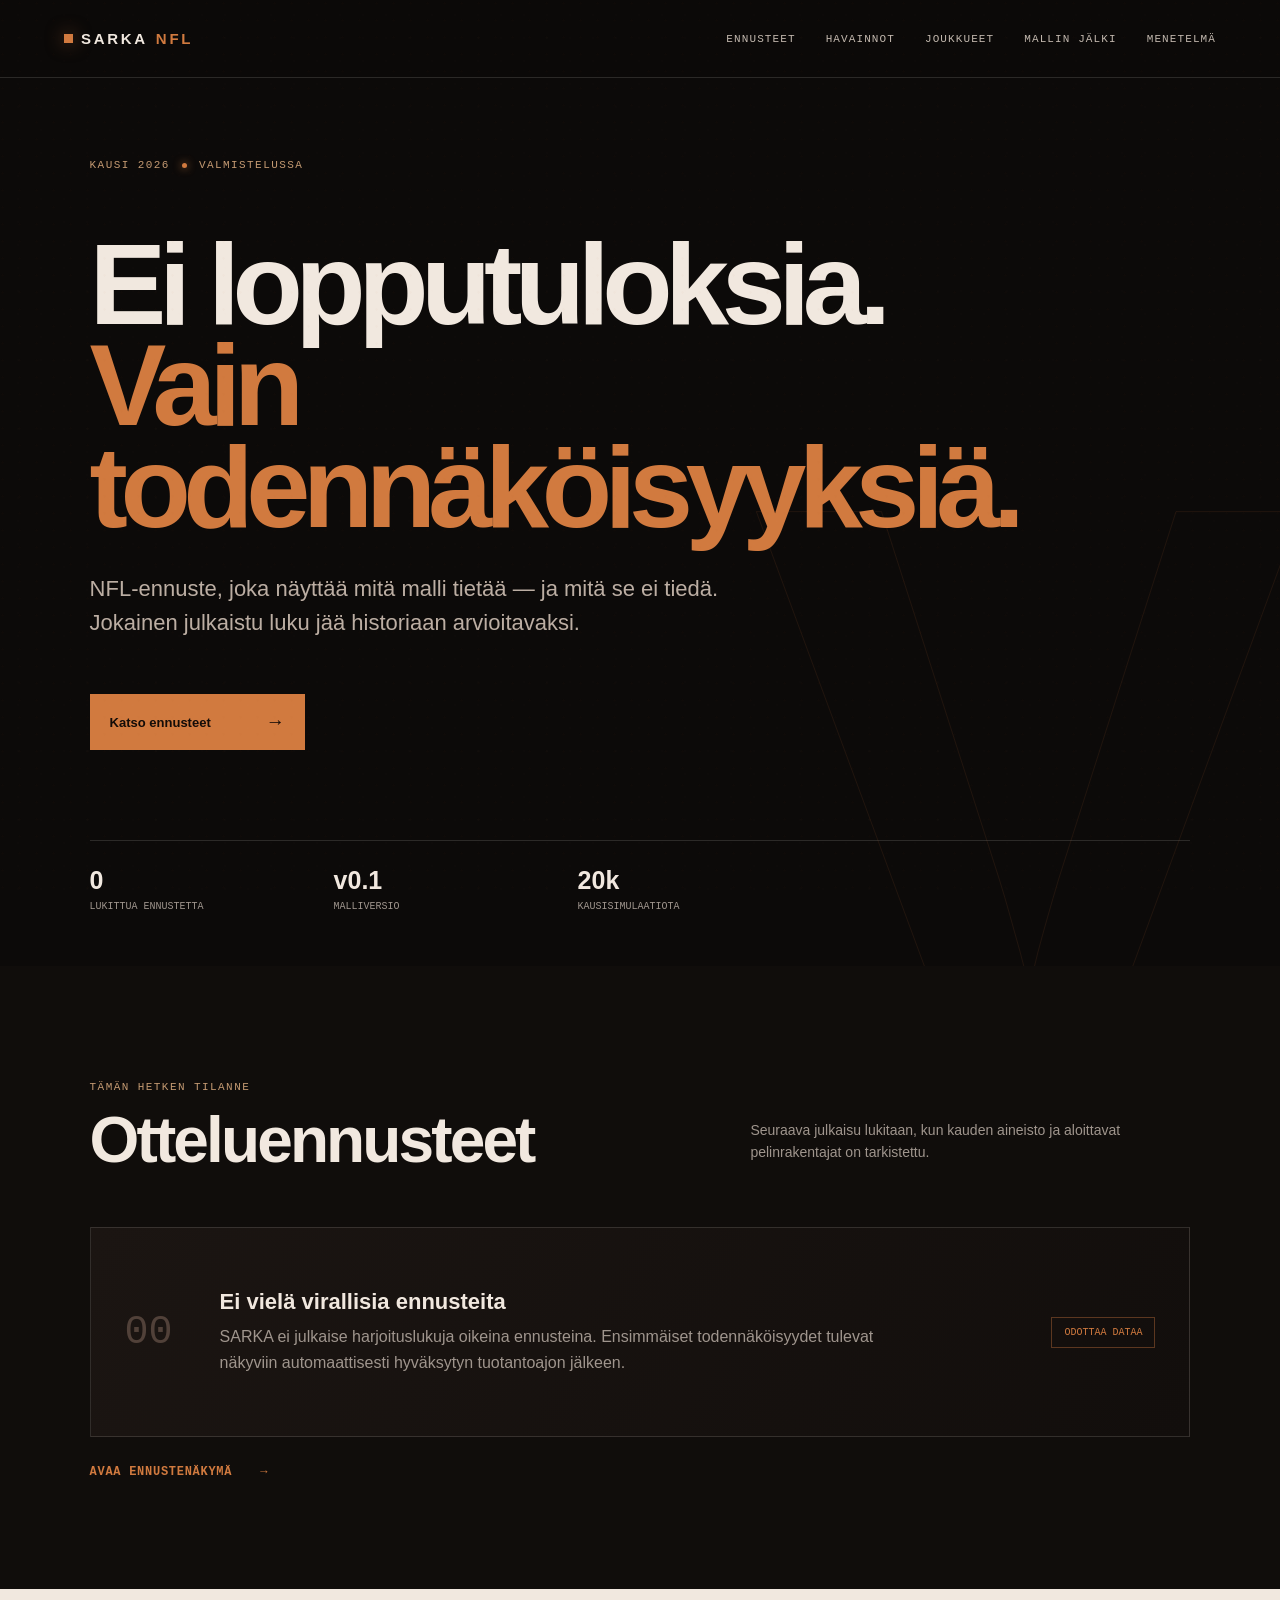
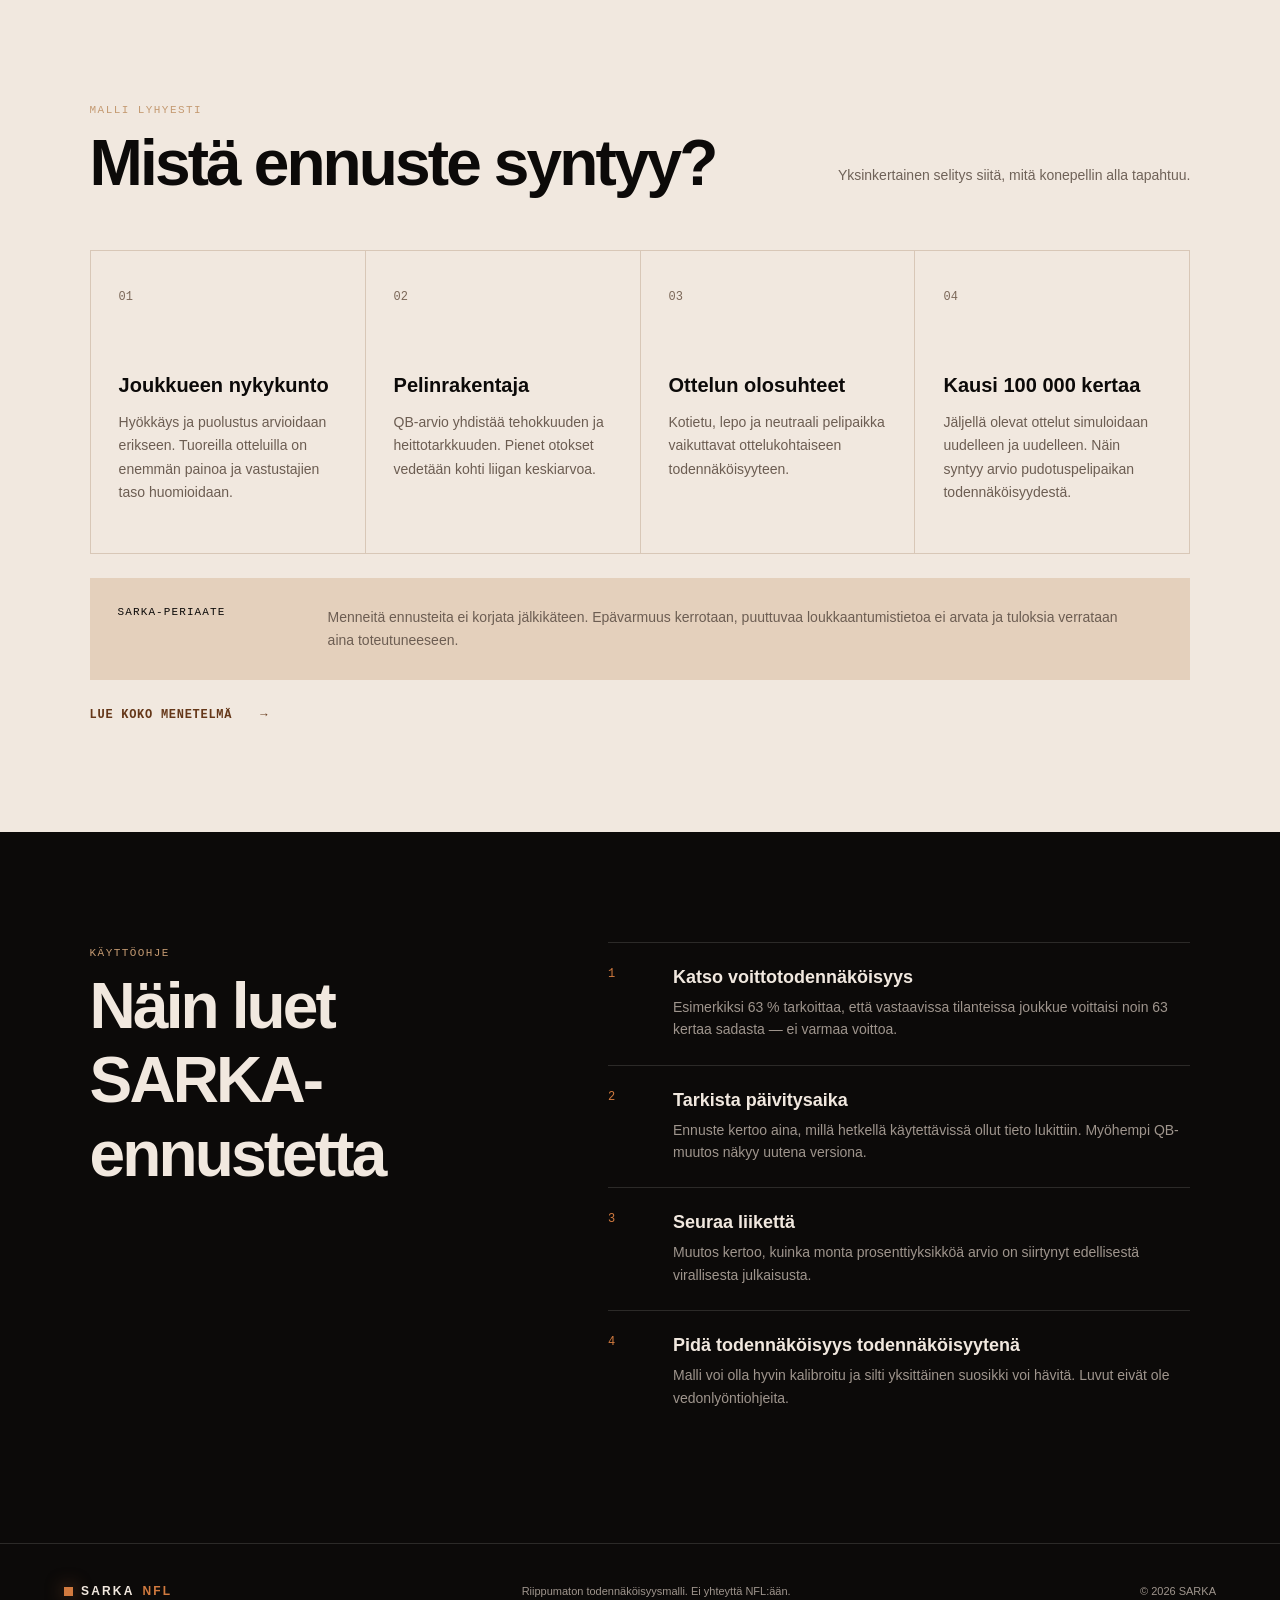
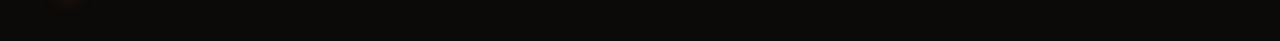
==== commit 4e3b1135: "Nosta kausisimulaatiot 100 000 ajoon" ====
--- a/index.html
+++ b/index.html
@@ -69,7 +69,7 @@
         <article><span>01</span><h3>Joukkueen nykykunto</h3><p>Hyökkäys ja puolustus arvioidaan erikseen. Tuoreilla otteluilla on enemmän painoa ja vastustajien taso huomioidaan.</p></article>
         <article><span>02</span><h3>Pelinrakentaja</h3><p>QB-arvio yhdistää tehokkuuden ja heittotarkkuuden. Pienet otokset vedetään kohti liigan keskiarvoa.</p></article>
         <article><span>03</span><h3>Ottelun olosuhteet</h3><p>Kotietu, lepo ja neutraali pelipaikka vaikuttavat ottelukohtaiseen todennäköisyyteen.</p></article>
-        <article><span>04</span><h3>Kausi 20 000 kertaa</h3><p>Jäljellä olevat ottelut simuloidaan uudelleen ja uudelleen. Näin syntyy arvio pudotuspelipaikan todennäköisyydestä.</p></article>
+        <article><span>04</span><h3>Kausi 100 000 kertaa</h3><p>Jäljellä olevat ottelut simuloidaan uudelleen ja uudelleen. Näin syntyy arvio pudotuspelipaikan todennäköisyydestä.</p></article>
       </div>
       <aside class="honesty"><strong>SARKA-PERIAATE</strong><p>Menneitä ennusteita ei korjata jälkikäteen. Epävarmuus kerrotaan, puuttuvaa loukkaantumistietoa ei arvata ja tuloksia verrataan aina toteutuneeseen.</p></aside>
       <a class="text-link dark" href="menetelma.html">Lue koko menetelmä <span>→</span></a>
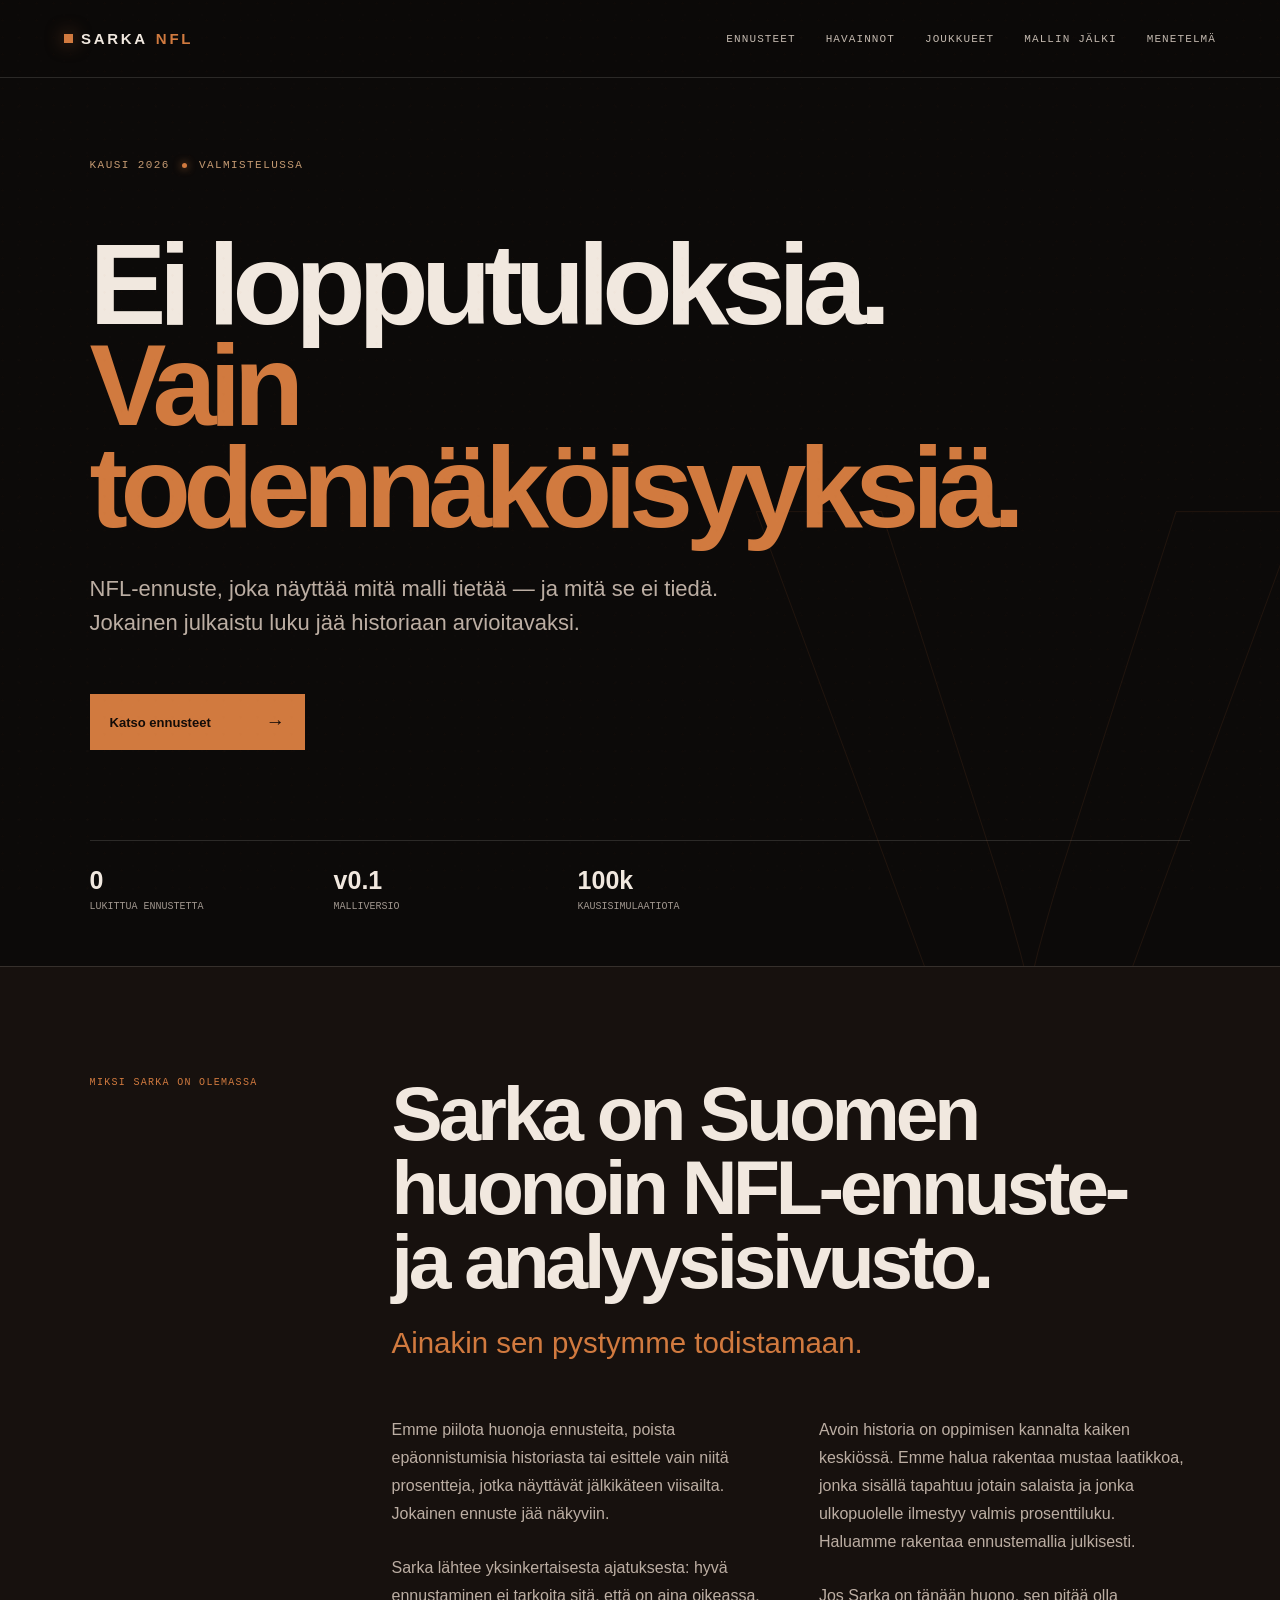
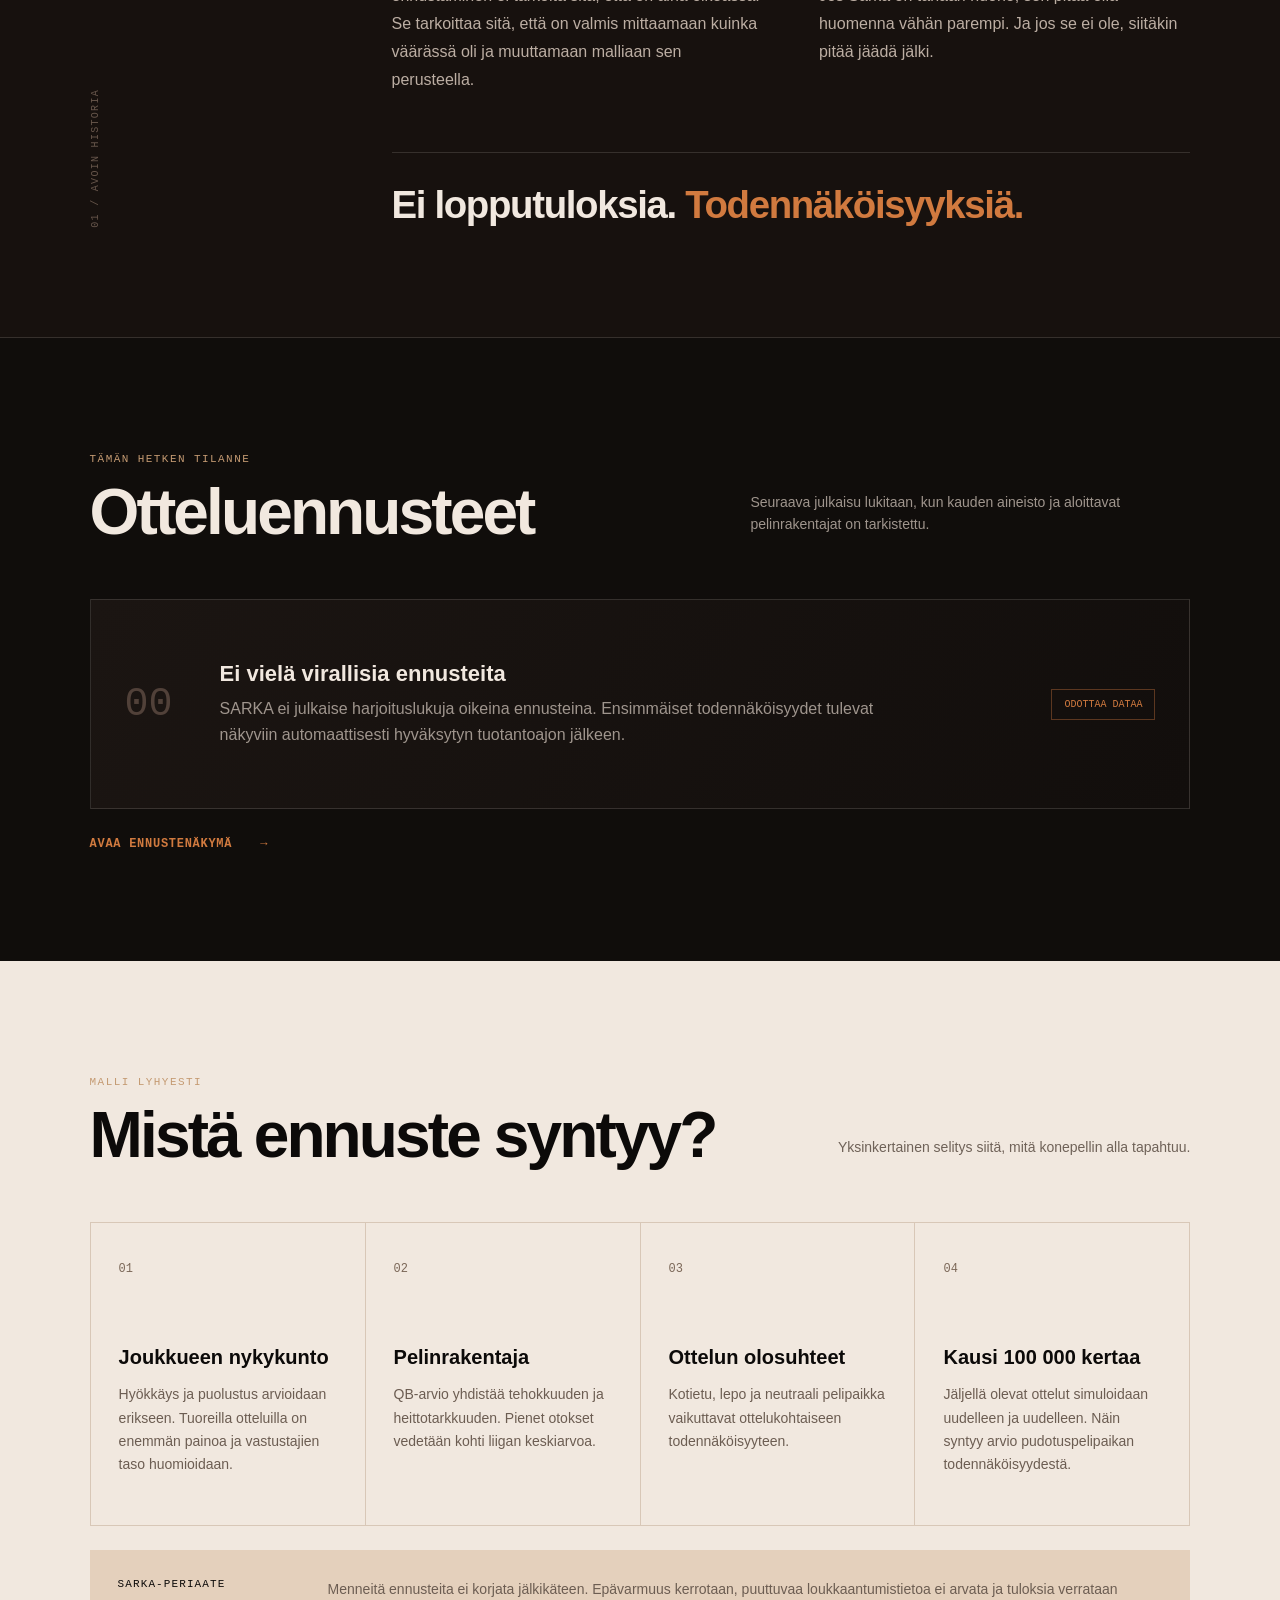
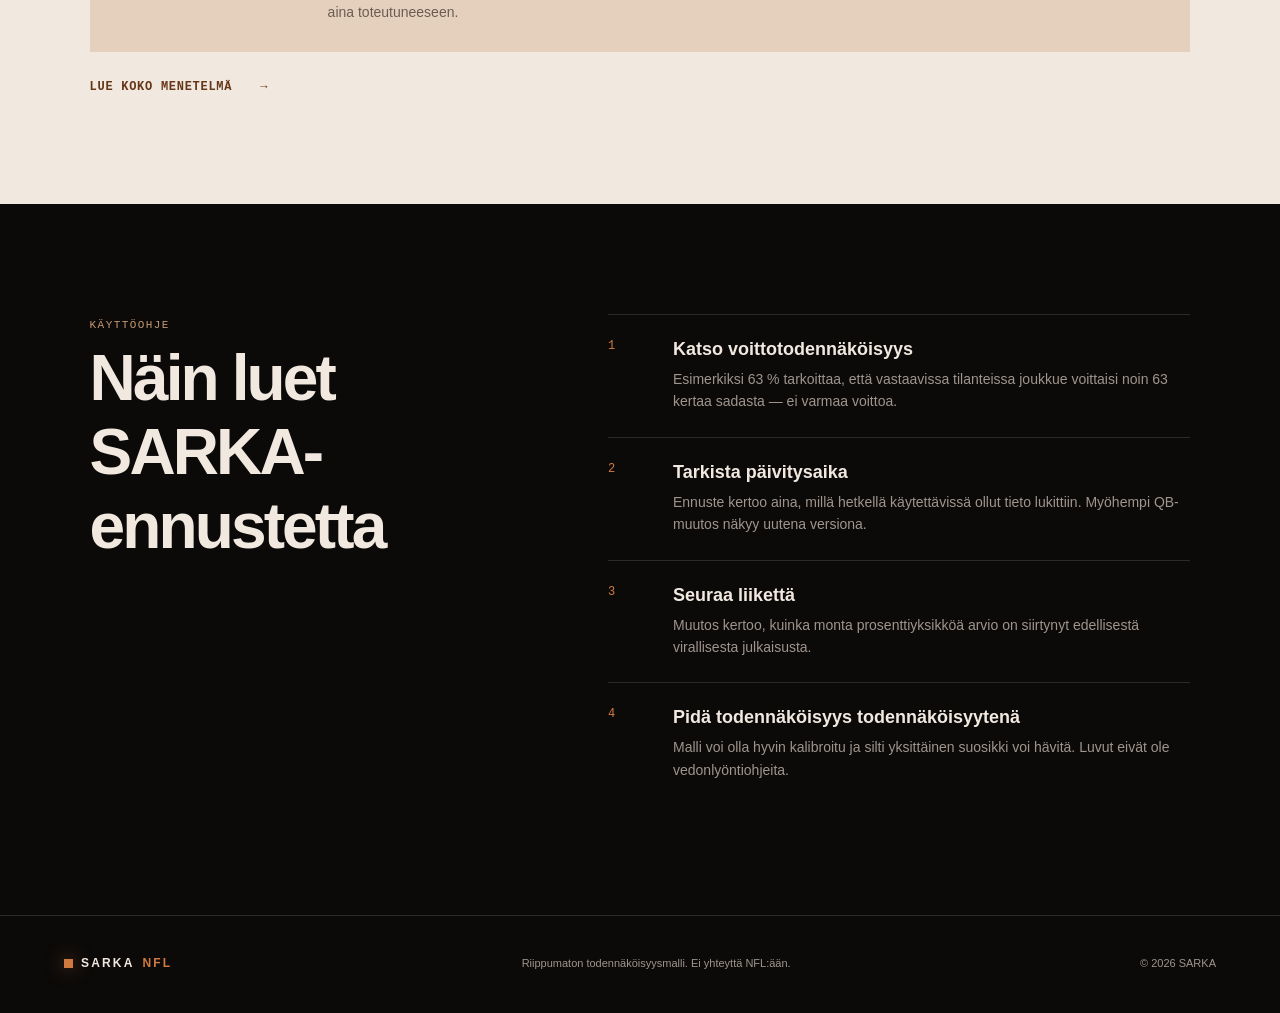
==== commit 1056deec: "Lisää SARKAn avoimen historian manifesti" ====
--- a/index.html
+++ b/index.html
@@ -41,7 +41,22 @@
       <div class="hero-stats" aria-label="Mallin tila">
         <div><strong id="forecastCount">0</strong><span>lukittua ennustetta</span></div>
         <div><strong>v0.1</strong><span>malliversio</span></div>
-        <div><strong>20k</strong><span>kausisimulaatiota</span></div>
+        <div><strong>100k</strong><span>kausisimulaatiota</span></div>
+      </div>
+    </section>
+
+    <section class="manifesto" aria-labelledby="manifesto-title">
+      <div class="manifesto-label"><span>MIKSI SARKA ON OLEMASSA</span><b>01 / AVOIN HISTORIA</b></div>
+      <div class="manifesto-body">
+        <h2 id="manifesto-title">Sarka on Suomen huonoin NFL-ennuste- ja analyysisivusto.</h2>
+        <p class="manifesto-lead">Ainakin sen pystymme todistamaan.</p>
+        <div class="manifesto-copy">
+          <p>Emme piilota huonoja ennusteita, poista epäonnistumisia historiasta tai esittele vain niitä prosentteja, jotka näyttävät jälkikäteen viisailta. Jokainen ennuste jää näkyviin.</p>
+          <p>Sarka lähtee yksinkertaisesta ajatuksesta: hyvä ennustaminen ei tarkoita sitä, että on aina oikeassa. Se tarkoittaa sitä, että on valmis mittaamaan kuinka väärässä oli ja muuttamaan malliaan sen perusteella.</p>
+          <p>Avoin historia on oppimisen kannalta kaiken keskiössä. Emme halua rakentaa mustaa laatikkoa, jonka sisällä tapahtuu jotain salaista ja jonka ulkopuolelle ilmestyy valmis prosenttiluku. Haluamme rakentaa ennustemallia julkisesti.</p>
+          <p>Jos Sarka on tänään huono, sen pitää olla huomenna vähän parempi. Ja jos se ei ole, siitäkin pitää jäädä jälki.</p>
+        </div>
+        <strong class="manifesto-signoff">Ei lopputuloksia. <em>Todennäköisyyksiä.</em></strong>
       </div>
     </section>
 
--- a/styles.css
+++ b/styles.css
@@ -9,3 +9,22 @@
 @media(max-width:980px){.topbar nav{gap:14px}.topbar nav a{font-size:9px}.content-cards{grid-template-columns:1fr 1fr}.page-grid{grid-template-columns:1fr}.side-card{position:static}.metric-strip{grid-template-columns:1fr 1fr}.metric-strip div:nth-child(2){border-right:0}}
 @media(max-width:680px){.content-cards{grid-template-columns:1fr}.page-hero{padding:65px 24px 50px}.page-content{padding:55px 24px 80px}.metric-strip{grid-template-columns:1fr}.metric-strip div{border-right:0;border-bottom:1px solid var(--line)}.empty-list{grid-template-columns:1fr}.topbar{height:68px}.topbar nav{display:none}}
 @media(max-width:680px){.topbar{height:auto;min-height:68px;align-items:flex-start;flex-direction:column;padding:0 24px}.topbar .wordmark{padding:17px 0 10px}.topbar nav{display:flex!important;width:100%;gap:22px;overflow-x:auto;padding:0 0 13px;scrollbar-width:none}.topbar nav::-webkit-scrollbar{display:none}.topbar nav a{white-space:nowrap;font-size:9px}}
+.review-game{display:grid;grid-template-columns:1fr auto auto;gap:18px;padding:16px 0;border-top:1px solid var(--line);align-items:center}.review-game span{color:var(--muted);font:11px ui-monospace,Consolas,monospace}@media(max-width:680px){.review-game{grid-template-columns:1fr}.review-game span{display:block}}
+.backtest-section{margin-top:90px;padding:44px;border:1px solid var(--line);background:linear-gradient(145deg,rgba(209,122,63,.11),rgba(255,255,255,.015) 55%)}
+.backtest-heading{display:flex;justify-content:space-between;gap:30px;align-items:flex-start}.backtest-heading h2{max-width:760px;margin:14px 0 0;font-size:clamp(2rem,4vw,4.2rem);line-height:.98}.test-badge{border:1px solid var(--acid);color:var(--acid);padding:9px 12px;font-size:.7rem;letter-spacing:.12em;white-space:nowrap}.backtest-lead{max-width:920px;margin:30px 0 36px;color:var(--muted);font-size:1.08rem;line-height:1.75}.backtest-metrics{display:grid;grid-template-columns:repeat(4,1fr);border-top:1px solid var(--line);border-bottom:1px solid var(--line)}.backtest-metrics div{padding:24px 18px;border-right:1px solid var(--line)}.backtest-metrics div:last-child{border:0}.backtest-metrics span,.comparison-line span{display:block;color:var(--muted);font-size:.7rem;letter-spacing:.1em;text-transform:uppercase}.backtest-metrics strong{display:block;margin-top:8px;font-size:2rem}.backtest-grid{display:grid;grid-template-columns:1.35fr .85fr;gap:48px;margin-top:44px}.calibration-card{min-width:0}.section-label{display:flex;justify-content:space-between;margin-bottom:24px;text-transform:uppercase;letter-spacing:.1em}.section-label small{color:var(--muted)}.calibration-row{display:grid;grid-template-columns:62px 1fr 86px 42px;gap:12px;align-items:center;margin:14px 0;font-size:.78rem}.calibration-row>span,.calibration-row small{color:var(--muted)}.calibration-bars{height:18px;position:relative;background:rgba(255,255,255,.045)}.calibration-bars i{display:block;position:absolute;left:0;height:7px}.calibration-bars .predicted{top:1px;background:var(--acid)}.calibration-bars .observed{bottom:1px;background:#d8c5b5}.backtest-notes h3{margin-top:0}.backtest-notes dl{margin:0}.backtest-notes dl div{display:grid;grid-template-columns:1fr 1.25fr;gap:15px;padding:12px 0;border-bottom:1px solid var(--line)}.backtest-notes dt{color:var(--muted)}.backtest-notes dd{margin:0}.method-note{margin-top:24px;color:var(--muted);line-height:1.6;font-size:.9rem}.comparison-line{display:grid;grid-template-columns:1fr 60px 1fr;align-items:center;gap:24px;margin:48px 0 0;padding:28px 0;border-top:1px solid var(--line);border-bottom:1px solid var(--line)}.comparison-line>div{text-align:center}.comparison-line strong{display:block;font-size:2.5rem;margin:7px 0}.comparison-line small{color:var(--muted)}.comparison-line i{height:1px;background:var(--acid)}.backtest-footer{display:flex;justify-content:space-between;gap:35px;align-items:center;margin-top:28px}.backtest-footer p{max-width:750px;color:var(--muted);line-height:1.6}.data-link{flex:0 0 auto;color:var(--paper);text-decoration:none;border-bottom:1px solid var(--acid);padding-bottom:5px}.data-link span{color:var(--acid);margin-left:8px}
+@media(max-width:800px){.backtest-section{padding:28px 20px}.backtest-heading,.backtest-footer{display:block}.test-badge{display:inline-block;margin-top:22px}.backtest-metrics{grid-template-columns:1fr 1fr}.backtest-metrics div:nth-child(2){border-right:0}.backtest-metrics div:nth-child(-n+2){border-bottom:1px solid var(--line)}.backtest-grid{grid-template-columns:1fr}.calibration-row{grid-template-columns:50px 1fr 76px}.calibration-row small{display:none}.comparison-line{grid-template-columns:1fr 30px 1fr}.data-link{display:inline-block;margin-top:20px}}
+.season-forecast{margin-top:85px;padding-top:70px;border-top:1px solid var(--line)}.season-heading{display:flex;align-items:flex-end;justify-content:space-between;gap:35px}.season-heading h2{font-size:clamp(46px,7vw,92px);letter-spacing:-.06em;line-height:.9;margin:14px 0 22px}.season-heading p{max-width:720px;color:var(--muted);line-height:1.7}.season-stamp{border:1px solid rgba(209,122,63,.45);color:var(--acid);padding:10px 13px;font:10px ui-monospace,Consolas,monospace;white-space:nowrap}.season-empty{margin-top:36px;border:1px solid var(--line);background:#15110f;display:grid;grid-template-columns:95px 1fr;gap:24px;padding:38px}.season-empty>span{color:#5b483e;font:38px ui-monospace,Consolas,monospace}.season-empty strong{display:block;font-size:22px}.season-empty p{color:var(--muted);line-height:1.65;margin-bottom:0}.forecast-tabs{display:flex;gap:8px;margin:38px 0 8px;overflow-x:auto}.forecast-tabs button{appearance:none;border:1px solid var(--line);background:#15110f;color:var(--muted);padding:12px 17px;font:700 10px ui-monospace,Consolas,monospace;text-transform:uppercase;letter-spacing:.06em;cursor:pointer}.forecast-tabs button.active{color:#130c08;background:var(--acid);border-color:var(--acid)}.forecast-tabs button:disabled{opacity:.3;cursor:not-allowed}.metric-availability{min-height:20px;color:var(--muted);font-size:12px}.season-layout{display:grid;grid-template-columns:minmax(0,1fr) 330px;gap:16px;margin-top:22px}.history-panel,.ranking-panel,.team-forecast{border:1px solid var(--line);background:#15110f;padding:26px}.panel-title{display:flex;justify-content:space-between;gap:20px;align-items:start}.panel-title span{display:block;color:var(--mint);font:10px ui-monospace,Consolas,monospace;letter-spacing:.1em}.panel-title strong{display:block;margin-top:7px;font-size:19px}.panel-title small{color:var(--muted)}.probability-chart{min-height:370px;margin-top:20px;overflow:hidden}.probability-chart svg{width:100%;height:auto;display:block}.chart-grid line{stroke:rgba(241,232,223,.1);stroke-width:1}.chart-grid text{fill:var(--muted);font:10px ui-monospace,Consolas,monospace}.chart-lines path{fill:none;stroke:var(--series);stroke-width:3;stroke-linejoin:round;stroke-linecap:round}.chart-lines circle{fill:var(--series);stroke:#15110f;stroke-width:2}.chart-empty{min-height:320px;display:grid;place-items:center;color:var(--muted);text-align:center}.chart-legend{display:flex;flex-wrap:wrap;gap:16px}.chart-legend span{display:flex;gap:7px;align-items:center;color:#c7bbb2;font-size:12px}.chart-legend i{width:18px;height:3px;background:var(--series)}.ranking-panel{max-height:515px;overflow:auto}.league-ranking{margin-top:18px}.ranking-row{width:100%;display:grid;grid-template-columns:25px minmax(85px,1fr) 72px 48px;gap:8px;align-items:center;border:0;border-top:1px solid var(--line);background:transparent;color:var(--paper);padding:10px 0;text-align:left;cursor:pointer}.ranking-row>span{color:var(--muted);font:10px ui-monospace,Consolas,monospace}.ranking-row strong{font-size:12px}.ranking-row>i{height:4px;background:#30251f}.ranking-row>i b{display:block;height:100%;background:#69432d}.ranking-row em{font:normal 10px ui-monospace,Consolas,monospace;text-align:right}.ranking-row.selected{color:var(--acid)}.ranking-row.selected>i b{background:var(--acid)}.team-forecast{margin-top:16px}.team-forecast-head{display:flex;align-items:end;justify-content:space-between;gap:25px}.team-forecast-head h3{font-size:32px;margin:9px 0 0}.team-forecast-head label{color:var(--muted);font-size:11px}.team-forecast-head select{display:block;margin-top:7px;min-width:210px;background:#100d0b;color:var(--paper);border:1px solid var(--line);padding:10px}.team-probability-cards{display:grid;grid-template-columns:repeat(4,1fr);border-top:1px solid var(--line);border-bottom:1px solid var(--line);margin-top:28px}.team-probability-cards>div{padding:20px 16px;border-right:1px solid var(--line)}.team-probability-cards>div:last-child{border:0}.team-probability-cards span,.team-probability-cards small{display:block;color:var(--muted);font-size:10px}.team-probability-cards strong{display:block;font-size:24px;margin:9px 0 5px}.probability-chart.compact{min-height:310px;max-width:1000px}.season-method-note{display:grid;grid-template-columns:220px 1fr;gap:25px;border:1px solid rgba(209,122,63,.35);padding:22px;margin-top:16px;color:var(--muted);line-height:1.6}.season-method-note strong{color:var(--acid)}
+@media(max-width:960px){.season-layout{grid-template-columns:1fr}.ranking-panel{max-height:430px}.team-probability-cards{grid-template-columns:1fr 1fr}.team-probability-cards>div:nth-child(2){border-right:0}.team-probability-cards>div:nth-child(-n+2){border-bottom:1px solid var(--line)}}
+@media(max-width:680px){.season-heading,.team-forecast-head{display:block}.season-stamp{display:inline-block;margin-top:20px}.season-empty{grid-template-columns:1fr}.season-empty>span{display:none}.history-panel,.ranking-panel,.team-forecast{padding:20px}.probability-chart{min-height:260px;overflow-x:auto}.probability-chart svg{min-width:650px}.panel-title small{display:none}.team-forecast-head label{display:block;margin-top:20px}.team-forecast-head select{width:100%}.season-method-note{grid-template-columns:1fr}.ranking-row{grid-template-columns:22px minmax(90px,1fr) 60px 44px}}
+
+.manifesto{padding:110px max(7vw,28px);display:grid;grid-template-columns:minmax(180px,.42fr) minmax(0,1.58fr);gap:7vw;background:#17110e;border-top:1px solid var(--line);border-bottom:1px solid var(--line)}
+.manifesto-label{display:flex;flex-direction:column;justify-content:space-between;min-height:260px;font:500 10px ui-monospace,Consolas,monospace;letter-spacing:.13em;color:var(--acid)}
+.manifesto-label b{color:#67564b;font-weight:500;writing-mode:vertical-rl;transform:rotate(180deg);align-self:flex-start}
+.manifesto-body{max-width:980px}
+.manifesto h2{max-width:900px;margin:0;font-size:clamp(42px,6vw,86px);line-height:.96;letter-spacing:-.055em}
+.manifesto-lead{margin:28px 0 56px;font-size:clamp(21px,2.3vw,32px);color:var(--acid)}
+.manifesto-copy{columns:2;column-gap:56px}
+.manifesto-copy p{break-inside:avoid;margin:0 0 26px;color:#bcaea3;font-size:16px;line-height:1.75}
+.manifesto-signoff{display:block;margin-top:46px;padding-top:30px;border-top:1px solid var(--line);font-size:clamp(24px,3vw,40px);letter-spacing:-.035em}
+.manifesto-signoff em{color:var(--acid);font-style:normal}
+@media(max-width:800px){.manifesto{grid-template-columns:1fr;padding:75px 24px}.manifesto-label{min-height:auto;display:block}.manifesto-label b{display:none}.manifesto-copy{columns:1}.manifesto-lead{margin-bottom:38px}}
